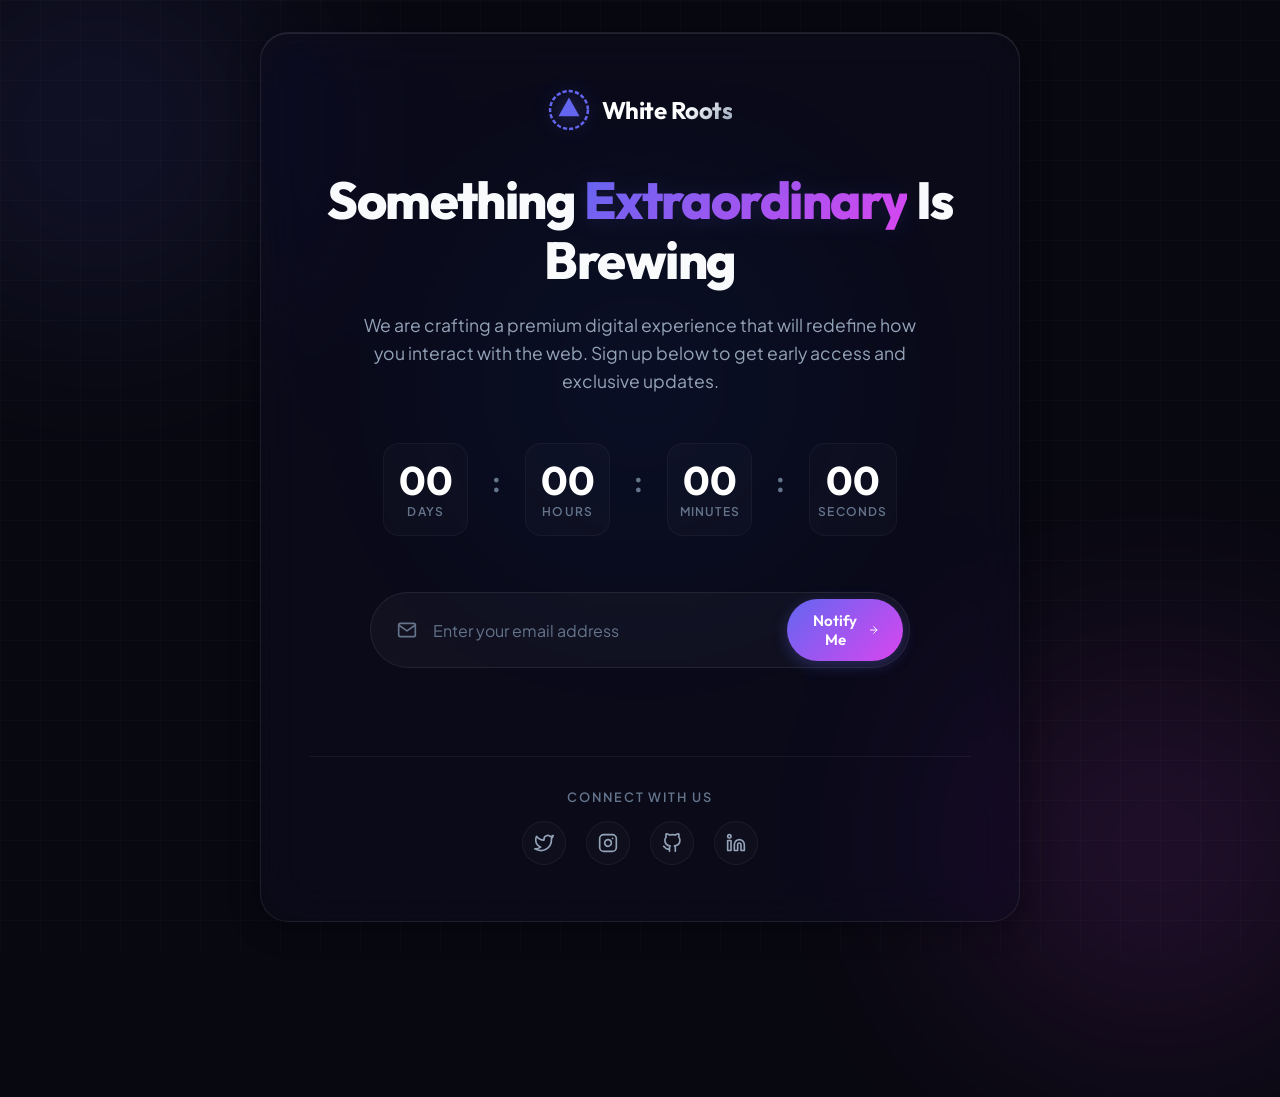
==== index.html @ 66a83e07 "Initial commit of Coming Soon landing page" ====
<!DOCTYPE html>
<html lang="en">
<head>
    <meta charset="UTF-8">
    <meta name="viewport" content="width=device-width, initial-scale=1.0">
    <meta name="description" content="White Roots - Something amazing is coming. Stay tuned for our launch!">
    <title>White Roots | Coming Soon</title>
    <!-- Google Fonts -->
    <link rel="preconnect" href="https://fonts.googleapis.com">
    <link rel="preconnect" href="https://fonts.gstatic.com" crossorigin>
    <link href="https://fonts.googleapis.com/css2?family=Outfit:wght@300;400;500;600;700;800&family=Plus+Jakarta+Sans:wght@300;400;500;600;700&display=swap" rel="stylesheet">
    <!-- Main Stylesheet -->
    <link rel="stylesheet" href="style.css">
</head>
<body>
    <!-- Background Animated Elements -->
    <div class="bg-blur bg-blur-1"></div>
    <div class="bg-blur bg-blur-2"></div>
    <div class="bg-blur bg-blur-3"></div>
    <div class="bg-grid"></div>

    <div class="container">
        <!-- Main Landing Card -->
        <main class="glass-card">
            <!-- Brand Logo -->
            <div class="logo-container">
                <svg class="logo-svg" viewBox="0 0 100 100" fill="none" xmlns="http://www.w3.org/2000/svg">
                    <circle cx="50" cy="50" r="45" stroke="url(#logo-grad)" stroke-width="6" stroke-dasharray="10 5" />
                    <path d="M50 20 L75 65 L25 65 Z" fill="url(#logo-grad)" />
                    <defs>
                        <linearGradient id="logo-grad" x1="0" y1="0" x2="100" y2="100">
                            <stop offset="0%" style="stop-color: var(--accent-primary);" />
                            <stop offset="100%" style="stop-color: var(--accent-secondary);" />
                        </linearGradient>
                    </defs>
                </svg>
                <span class="brand-name">White Roots</span>
            </div>

            <!-- Heading & Description -->
            <h1 class="main-heading">Something <span class="gradient-text">Extraordinary</span> Is Brewing</h1>
            <p class="description">
                We are crafting a premium digital experience that will redefine how you interact with the web. Sign up below to get early access and exclusive updates.
            </p>

            <!-- Countdown Timer -->
            <div class="countdown-container" id="countdown">
                <div class="time-block">
                    <span class="time-number" id="days">00</span>
                    <span class="time-label">Days</span>
                </div>
                <div class="time-separator">:</div>
                <div class="time-block">
                    <span class="time-number" id="hours">00</span>
                    <span class="time-label">Hours</span>
                </div>
                <div class="time-separator">:</div>
                <div class="time-block">
                    <span class="time-number" id="minutes">00</span>
                    <span class="time-label">Minutes</span>
                </div>
                <div class="time-separator">:</div>
                <div class="time-block">
                    <span class="time-number" id="seconds">00</span>
                    <span class="time-label">Seconds</span>
                </div>
            </div>

            <!-- Subscriber Form -->
            <div class="form-container">
                <form id="subscribe-form" class="subscribe-form" novalidate>
                    <div class="input-wrapper">
                        <svg class="input-icon" viewBox="0 0 24 24" fill="none" stroke="currentColor" stroke-width="2" stroke-linecap="round" stroke-linejoin="round">
                            <path d="M4 4h16c1.1 0 2 .9 2 2v12c0 1.1-.9 2-2 2H4c-1.1 0-2-.9-2-2V6c0-1.1.9-2 2-2z"/>
                            <polyline points="22,6 12,13 2,6"/>
                        </svg>
                        <input type="email" id="email-input" placeholder="Enter your email address" required autocomplete="off">
                        <button type="submit" id="submit-btn" aria-label="Notify me">
                            <span>Notify Me</span>
                            <svg class="btn-icon" viewBox="0 0 24 24" fill="none" stroke="currentColor" stroke-width="2" stroke-linecap="round" stroke-linejoin="round">
                                <line x1="5" y1="12" x2="19" y2="12"></line>
                                <polyline points="12 5 19 12 12 19"></polyline>
                            </svg>
                        </button>
                    </div>
                    <!-- Messages -->
                    <div class="msg-container" id="form-message"></div>
                </form>
            </div>

            <!-- Footer / Social Links -->
            <footer class="card-footer">
                <p class="stay-tuned">Connect with us</p>
                <div class="social-links">
                    <a href="#" class="social-icon" aria-label="Twitter" id="link-twitter">
                        <svg viewBox="0 0 24 24" fill="none" stroke="currentColor" stroke-width="2" stroke-linecap="round" stroke-linejoin="round">
                            <path d="M23 3a10.9 10.9 0 0 1-3.14 1.53 4.48 4.48 0 0 0-7.86 3v1A10.66 10.66 0 0 1 3 4s-4 9 5 13a11.64 11.64 0 0 1-7 2c9 5 20 0 20-11.5a4.5 4.5 0 0 0-.08-.83A7.72 7.72 0 0 0 23 3z"/>
                        </svg>
                    </a>
                    <a href="#" class="social-icon" aria-label="Instagram" id="link-instagram">
                        <svg viewBox="0 0 24 24" fill="none" stroke="currentColor" stroke-width="2" stroke-linecap="round" stroke-linejoin="round">
                            <rect x="2" y="2" width="20" height="20" rx="5" ry="5"/>
                            <path d="M16 11.37A4 4 0 1 1 12.63 8 4 4 0 0 1 16 11.37z"/>
                            <line x1="17.5" y1="6.5" x2="17.51" y2="6.5"/>
                        </svg>
                    </a>
                    <a href="#" class="social-icon" aria-label="GitHub" id="link-github">
                        <svg viewBox="0 0 24 24" fill="none" stroke="currentColor" stroke-width="2" stroke-linecap="round" stroke-linejoin="round">
                            <path d="M9 19c-5 1.5-5-2.5-7-3m14 6v-3.87a3.37 3.37 0 0 0-.94-2.61c3.14-.35 6.44-1.54 6.44-7A5.44 5.44 0 0 0 20 4.77 5.07 5.07 0 0 0 19.91 1S18.73.65 16 2.48a13.38 13.38 0 0 0-7 0C6.27.65 5.09 1 5.09 1A5.07 5.07 0 0 0 5 4.77a5.44 5.44 0 0 0-1.5 3.78c0 5.42 3.3 6.61 6.44 7A3.37 3.37 0 0 0 9 18.13V22"/>
                        </svg>
                    </a>
                    <a href="#" class="social-icon" aria-label="LinkedIn" id="link-linkedin">
                        <svg viewBox="0 0 24 24" fill="none" stroke="currentColor" stroke-width="2" stroke-linecap="round" stroke-linejoin="round">
                            <path d="M16 8a6 6 0 0 1 6 6v7h-4v-7a2 2 0 0 0-2-2 2 2 0 0 0-2 2v7h-4v-7a6 6 0 0 1 6-6z"/>
                            <rect x="2" y="9" width="4" height="12"/>
                            <circle cx="4" cy="4" r="2"/>
                        </svg>
                    </a>
                </div>
            </footer>
        </main>
    </div>

    <!-- Script File -->
    <script src="main.js"></script>
</body>
</html>
---- style.css ----
/* CSS Variables for Premium Color Palette */
:root {
    --bg-primary: #080810;
    --card-bg: rgba(15, 15, 30, 0.45);
    --card-border: rgba(255, 255, 255, 0.08);
    --card-border-glow: rgba(99, 102, 241, 0.15);
    
    --text-primary: #f8fafc;
    --text-secondary: #94a3b8;
    --text-muted: #64748b;
    
    --accent-primary: #6366f1; /* Indigo */
    --accent-secondary: #d946ef; /* Magenta/Fuchsia */
    --accent-success: #10b981; /* Emerald */
    --accent-error: #ef4444; /* Red */
    
    --font-heading: 'Outfit', sans-serif;
    --font-body: 'Plus Jakarta Sans', sans-serif;
    
    --transition-fast: 0.2s cubic-bezier(0.4, 0, 0.2, 1);
    --transition-normal: 0.4s cubic-bezier(0.4, 0, 0.2, 1);
    --transition-slow: 0.8s cubic-bezier(0.4, 0, 0.2, 1);
}

/* Reset and Base Styles */
* {
    margin: 0;
    padding: 0;
    box-sizing: border-box;
}

body {
    background-color: var(--bg-primary);
    color: var(--text-primary);
    font-family: var(--font-body);
    min-height: 100vh;
    overflow-x: hidden;
    display: flex;
    justify-content: center;
    align-items: center;
    position: relative;
}

/* Background Blur Shapes */
.bg-blur {
    position: absolute;
    border-radius: 50%;
    filter: blur(120px);
    z-index: 0;
    opacity: 0.25;
    pointer-events: none;
    animation: float-blur 20s infinite alternate ease-in-out;
}

.bg-blur-1 {
    width: 450px;
    height: 450px;
    background: radial-gradient(circle, var(--accent-primary) 0%, transparent 70%);
    top: -10%;
    left: -10%;
    animation-delay: 0s;
}

.bg-blur-2 {
    width: 500px;
    height: 500px;
    background: radial-gradient(circle, var(--accent-secondary) 0%, transparent 70%);
    bottom: -15%;
    right: -10%;
    animation-delay: 4s;
}

.bg-blur-3 {
    width: 350px;
    height: 350px;
    background: radial-gradient(circle, #3b82f6 0%, transparent 70%);
    top: 40%;
    left: 50%;
    transform: translate(-50%, -50%);
    animation-delay: 8s;
}

/* Faint Grid Overlay */
.bg-grid {
    position: absolute;
    top: 0;
    left: 0;
    width: 100%;
    height: 100%;
    background-image: 
        linear-gradient(rgba(255, 255, 255, 0.015) 1px, transparent 1px),
        linear-gradient(90deg, rgba(255, 255, 255, 0.015) 1px, transparent 1px);
    background-size: 40px 40px;
    z-index: 1;
    pointer-events: none;
}

/* Main Layout Container */
.container {
    width: 100%;
    max-width: 1200px;
    padding: 2rem;
    display: flex;
    justify-content: center;
    align-items: center;
    z-index: 10;
}

/* Glassmorphism Card Layout */
.glass-card {
    background: var(--card-bg);
    backdrop-filter: blur(24px) saturate(180%);
    -webkit-backdrop-filter: blur(24px) saturate(180%);
    border: 1px solid var(--card-border);
    border-radius: 28px;
    padding: 3.5rem 3rem;
    width: 100%;
    max-width: 760px;
    text-align: center;
    box-shadow: 
        0 4px 30px rgba(0, 0, 0, 0.4),
        0 1px 0 rgba(255, 255, 255, 0.1) inset,
        0 0 40px rgba(99, 102, 241, 0.04);
    position: relative;
    overflow: hidden;
    transition: border-color var(--transition-normal), box-shadow var(--transition-normal);
}

.glass-card:hover {
    border-color: var(--card-border-glow);
    box-shadow: 
        0 10px 40px rgba(0, 0, 0, 0.5),
        0 1px 0 rgba(255, 255, 255, 0.15) inset,
        0 0 50px rgba(99, 102, 241, 0.08);
}

/* Brand Logo Styles */
.logo-container {
    display: inline-flex;
    align-items: center;
    gap: 0.75rem;
    margin-bottom: 2.5rem;
}

.logo-svg {
    width: 42px;
    height: 42px;
    filter: drop-shadow(0 0 8px rgba(99, 102, 241, 0.4));
    animation: pulse-logo 4s infinite ease-in-out;
}

.brand-name {
    font-family: var(--font-heading);
    font-size: 1.5rem;
    font-weight: 700;
    letter-spacing: -0.02em;
    background: linear-gradient(135deg, #ffffff 60%, var(--text-secondary));
    -webkit-background-clip: text;
    -webkit-text-fill-color: transparent;
}

/* Typography Details */
.main-heading {
    font-family: var(--font-heading);
    font-size: 3.25rem;
    font-weight: 800;
    line-height: 1.15;
    letter-spacing: -0.03em;
    margin-bottom: 1.25rem;
}

.gradient-text {
    background: linear-gradient(135deg, var(--accent-primary) 0%, var(--accent-secondary) 100%);
    -webkit-background-clip: text;
    -webkit-text-fill-color: transparent;
    filter: drop-shadow(0 2px 10px rgba(99, 102, 241, 0.15));
}

.description {
    font-size: 1.1rem;
    line-height: 1.6;
    color: var(--text-secondary);
    max-width: 580px;
    margin: 0 auto 3rem auto;
}

/* Countdown Timer Styling */
.countdown-container {
    display: flex;
    justify-content: center;
    align-items: center;
    gap: 1.5rem;
    margin-bottom: 3.5rem;
    user-select: none;
}

.time-block {
    display: flex;
    flex-direction: column;
    align-items: center;
    min-width: 85px;
    padding: 1rem 0.5rem;
    background: rgba(255, 255, 255, 0.02);
    border: 1px solid rgba(255, 255, 255, 0.04);
    border-radius: 16px;
    transition: transform var(--transition-fast), border-color var(--transition-fast);
}

.time-block:hover {
    transform: translateY(-4px);
    border-color: rgba(99, 102, 241, 0.25);
    background: rgba(255, 255, 255, 0.04);
}

.time-number {
    font-family: var(--font-heading);
    font-size: 2.5rem;
    font-weight: 700;
    color: #ffffff;
    line-height: 1;
    margin-bottom: 0.25rem;
}

.time-label {
    font-size: 0.75rem;
    text-transform: uppercase;
    letter-spacing: 0.1em;
    color: var(--text-muted);
    font-weight: 600;
}

.time-separator {
    font-family: var(--font-heading);
    font-size: 2rem;
    font-weight: 500;
    color: var(--text-muted);
    margin-top: -1.25rem;
    animation: blink 1.5s infinite;
}

/* Subscription Form Styling */
.form-container {
    max-width: 540px;
    margin: 0 auto 3rem auto;
    position: relative;
    z-index: 5;
}

.input-wrapper {
    display: flex;
    align-items: center;
    background: rgba(255, 255, 255, 0.03);
    border: 1px solid rgba(255, 255, 255, 0.08);
    border-radius: 50px;
    padding: 0.375rem;
    transition: border-color var(--transition-fast), box-shadow var(--transition-fast);
}

.input-wrapper:focus-within {
    border-color: rgba(99, 102, 241, 0.6);
    box-shadow: 0 0 20px rgba(99, 102, 241, 0.2);
    background: rgba(255, 255, 255, 0.05);
}

.input-icon {
    width: 20px;
    height: 20px;
    color: var(--text-muted);
    margin-left: 1.25rem;
    flex-shrink: 0;
    transition: color var(--transition-fast);
}

.input-wrapper:focus-within .input-icon {
    color: var(--accent-primary);
}

.input-wrapper input {
    flex-grow: 1;
    background: transparent;
    border: none;
    outline: none;
    color: #ffffff;
    font-family: var(--font-body);
    font-size: 1rem;
    padding: 0.75rem 1rem;
    width: 100%;
}

.input-wrapper input::placeholder {
    color: var(--text-muted);
}

.input-wrapper button {
    background: linear-gradient(135deg, var(--accent-primary) 0%, var(--accent-secondary) 100%);
    color: #ffffff;
    border: none;
    outline: none;
    padding: 0.75rem 1.5rem;
    border-radius: 50px;
    font-family: var(--font-heading);
    font-weight: 600;
    font-size: 0.95rem;
    cursor: pointer;
    display: flex;
    align-items: center;
    gap: 0.5rem;
    box-shadow: 0 4px 15px rgba(99, 102, 241, 0.3);
    transition: opacity var(--transition-fast), transform var(--transition-fast), box-shadow var(--transition-fast);
}

.input-wrapper button:hover {
    transform: translateY(-1px);
    box-shadow: 0 6px 20px rgba(99, 102, 241, 0.45);
}

.input-wrapper button:active {
    transform: translateY(1px);
    box-shadow: 0 2px 10px rgba(99, 102, 241, 0.2);
}

.btn-icon {
    width: 16px;
    height: 16px;
    transition: transform var(--transition-fast);
}

.input-wrapper button:hover .btn-icon {
    transform: translateX(3px);
}

/* Success/Error Message Container */
.msg-container {
    margin-top: 1rem;
    font-size: 0.9rem;
    min-height: 24px;
    opacity: 0;
    transform: translateY(-8px);
    transition: opacity var(--transition-normal), transform var(--transition-normal);
    display: flex;
    align-items: center;
    justify-content: center;
    gap: 0.5rem;
}

.msg-container.show {
    opacity: 1;
    transform: translateY(0);
}

.msg-success {
    color: var(--accent-success);
}

.msg-error {
    color: var(--accent-error);
}

.msg-icon {
    width: 16px;
    height: 16px;
    flex-shrink: 0;
}

/* Footer / Social Icons Styling */
.card-footer {
    border-top: 1px solid rgba(255, 255, 255, 0.05);
    padding-top: 2rem;
}

.stay-tuned {
    font-size: 0.8rem;
    text-transform: uppercase;
    letter-spacing: 0.15em;
    color: var(--text-muted);
    margin-bottom: 1rem;
    font-weight: 600;
}

.social-links {
    display: flex;
    justify-content: center;
    gap: 1.25rem;
}

.social-icon {
    width: 44px;
    height: 44px;
    display: flex;
    justify-content: center;
    align-items: center;
    border-radius: 50%;
    background: rgba(255, 255, 255, 0.02);
    border: 1px solid rgba(255, 255, 255, 0.05);
    color: var(--text-secondary);
    transition: all var(--transition-fast);
}

.social-icon svg {
    width: 20px;
    height: 20px;
}

.social-icon:hover {
    background: rgba(99, 102, 241, 0.1);
    border-color: rgba(99, 102, 241, 0.3);
    color: #ffffff;
    transform: translateY(-3px);
    box-shadow: 0 5px 15px rgba(99, 102, 241, 0.1);
}

/* Loading/Success Form States */
.subscribe-form.loading .input-wrapper {
    pointer-events: none;
    opacity: 0.7;
}

.subscribe-form.loading button span {
    display: none;
}

.subscribe-form.loading button::after {
    content: "";
    width: 18px;
    height: 18px;
    border: 2px solid #ffffff;
    border-top-color: transparent;
    border-radius: 50%;
    animation: spin 0.8s linear infinite;
    display: inline-block;
}

/* Keyframe Animations */
@keyframes float-blur {
    0% {
        transform: translate(0, 0) scale(1);
    }
    50% {
        transform: translate(80px, 50px) scale(1.1);
    }
    100% {
        transform: translate(-40px, -60px) scale(0.9);
    }
}

@keyframes pulse-logo {
    0%, 100% {
        transform: scale(1) rotate(0deg);
        filter: drop-shadow(0 0 8px rgba(99, 102, 241, 0.4));
    }
    50% {
        transform: scale(1.05) rotate(180deg);
        filter: drop-shadow(0 0 16px rgba(217, 70, 239, 0.6));
    }
}

@keyframes blink {
    0%, 100% { opacity: 0.3; }
    50% { opacity: 1; }
}

@keyframes spin {
    to { transform: rotate(360deg); }
}

/* Responsive Media Queries */
@media (max-width: 768px) {
    .container {
        padding: 1rem;
    }
    
    .glass-card {
        padding: 2.5rem 1.5rem;
    }
    
    .main-heading {
        font-size: 2.25rem;
    }
    
    .description {
        font-size: 1rem;
        margin-bottom: 2rem;
    }
    
    .countdown-container {
        gap: 0.75rem;
        margin-bottom: 2.5rem;
    }
    
    .time-block {
        min-width: 70px;
        padding: 0.75rem 0.25rem;
    }
    
    .time-number {
        font-size: 1.85rem;
    }
    
    .time-separator {
        font-size: 1.5rem;
        margin-top: -1rem;
    }
    
    .input-wrapper {
        flex-direction: column;
        border-radius: 16px;
        padding: 0.5rem;
        gap: 0.5rem;
    }
    
    .input-icon {
        display: none;
    }
    
    .input-wrapper input {
        padding: 0.5rem 0.75rem;
        text-align: center;
    }
    
    .input-wrapper button {
        width: 100%;
        justify-content: center;
        border-radius: 12px;
        padding: 0.85rem;
    }
}
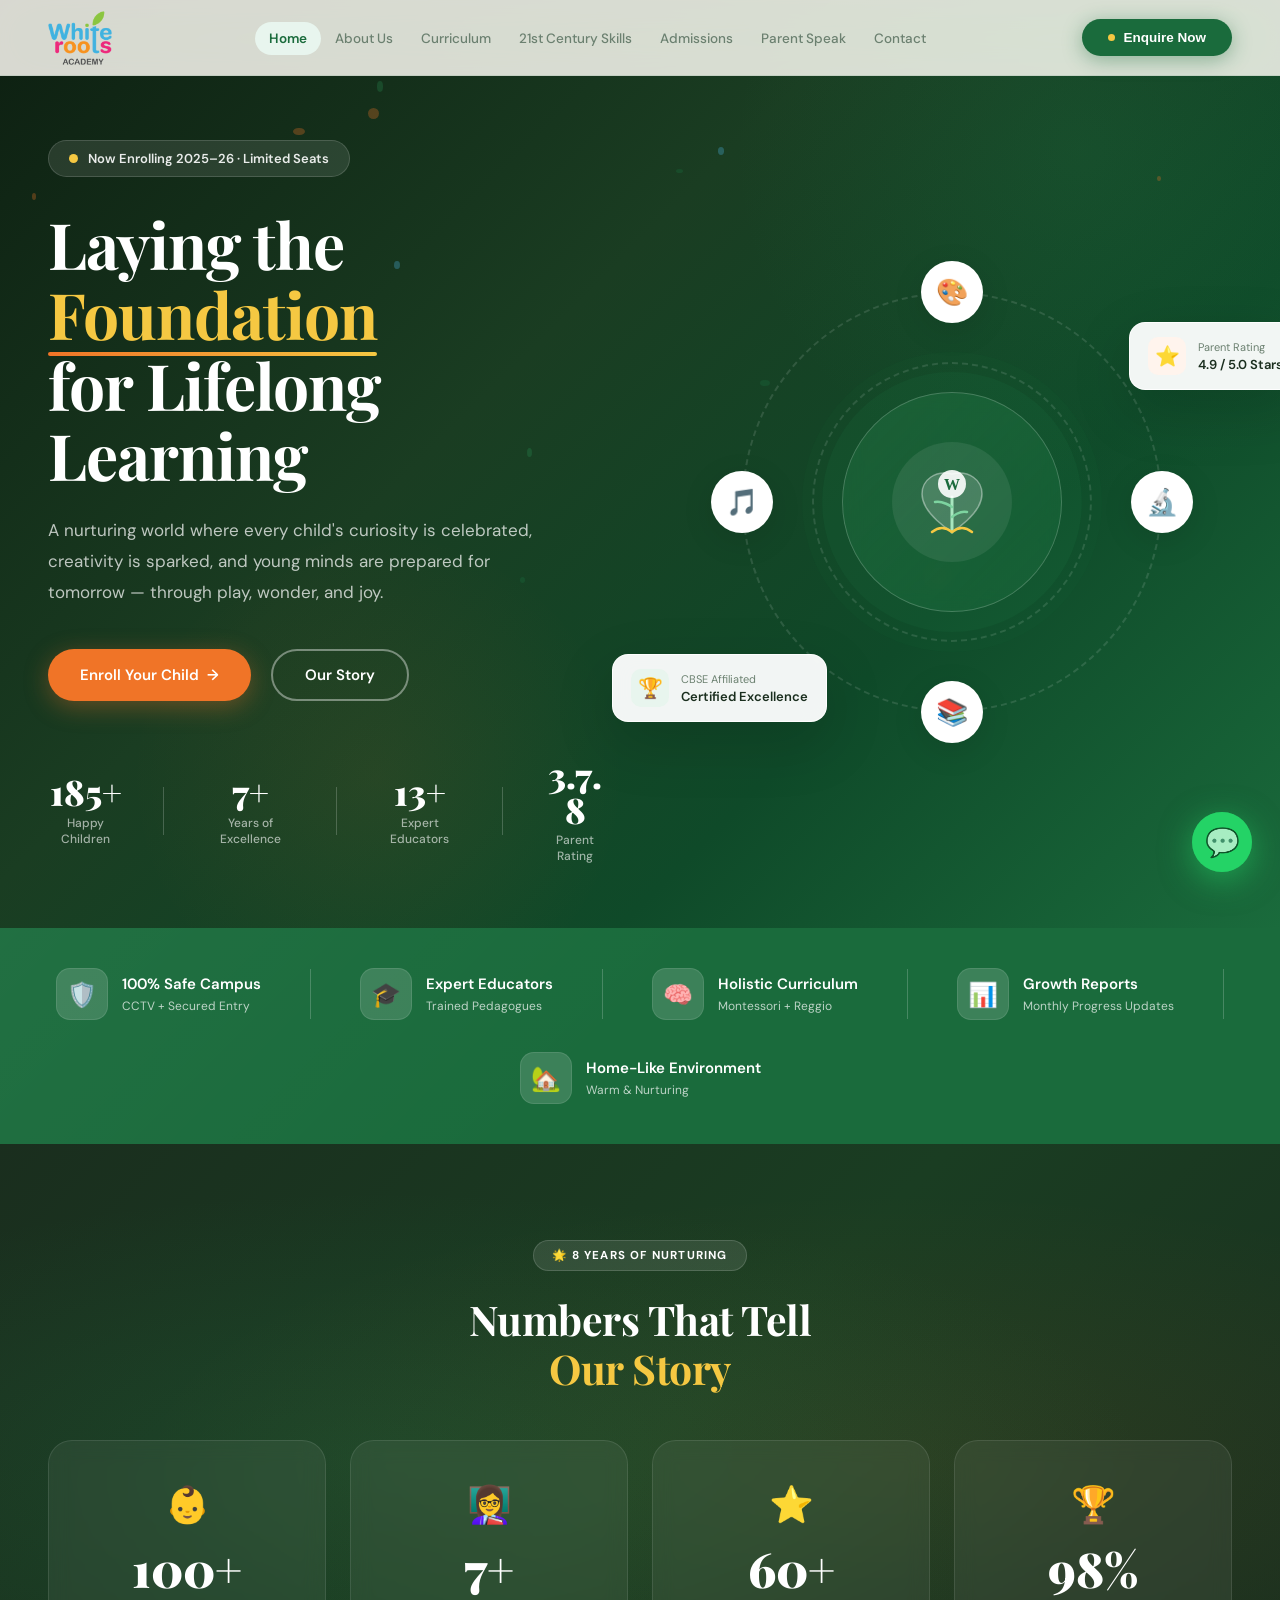
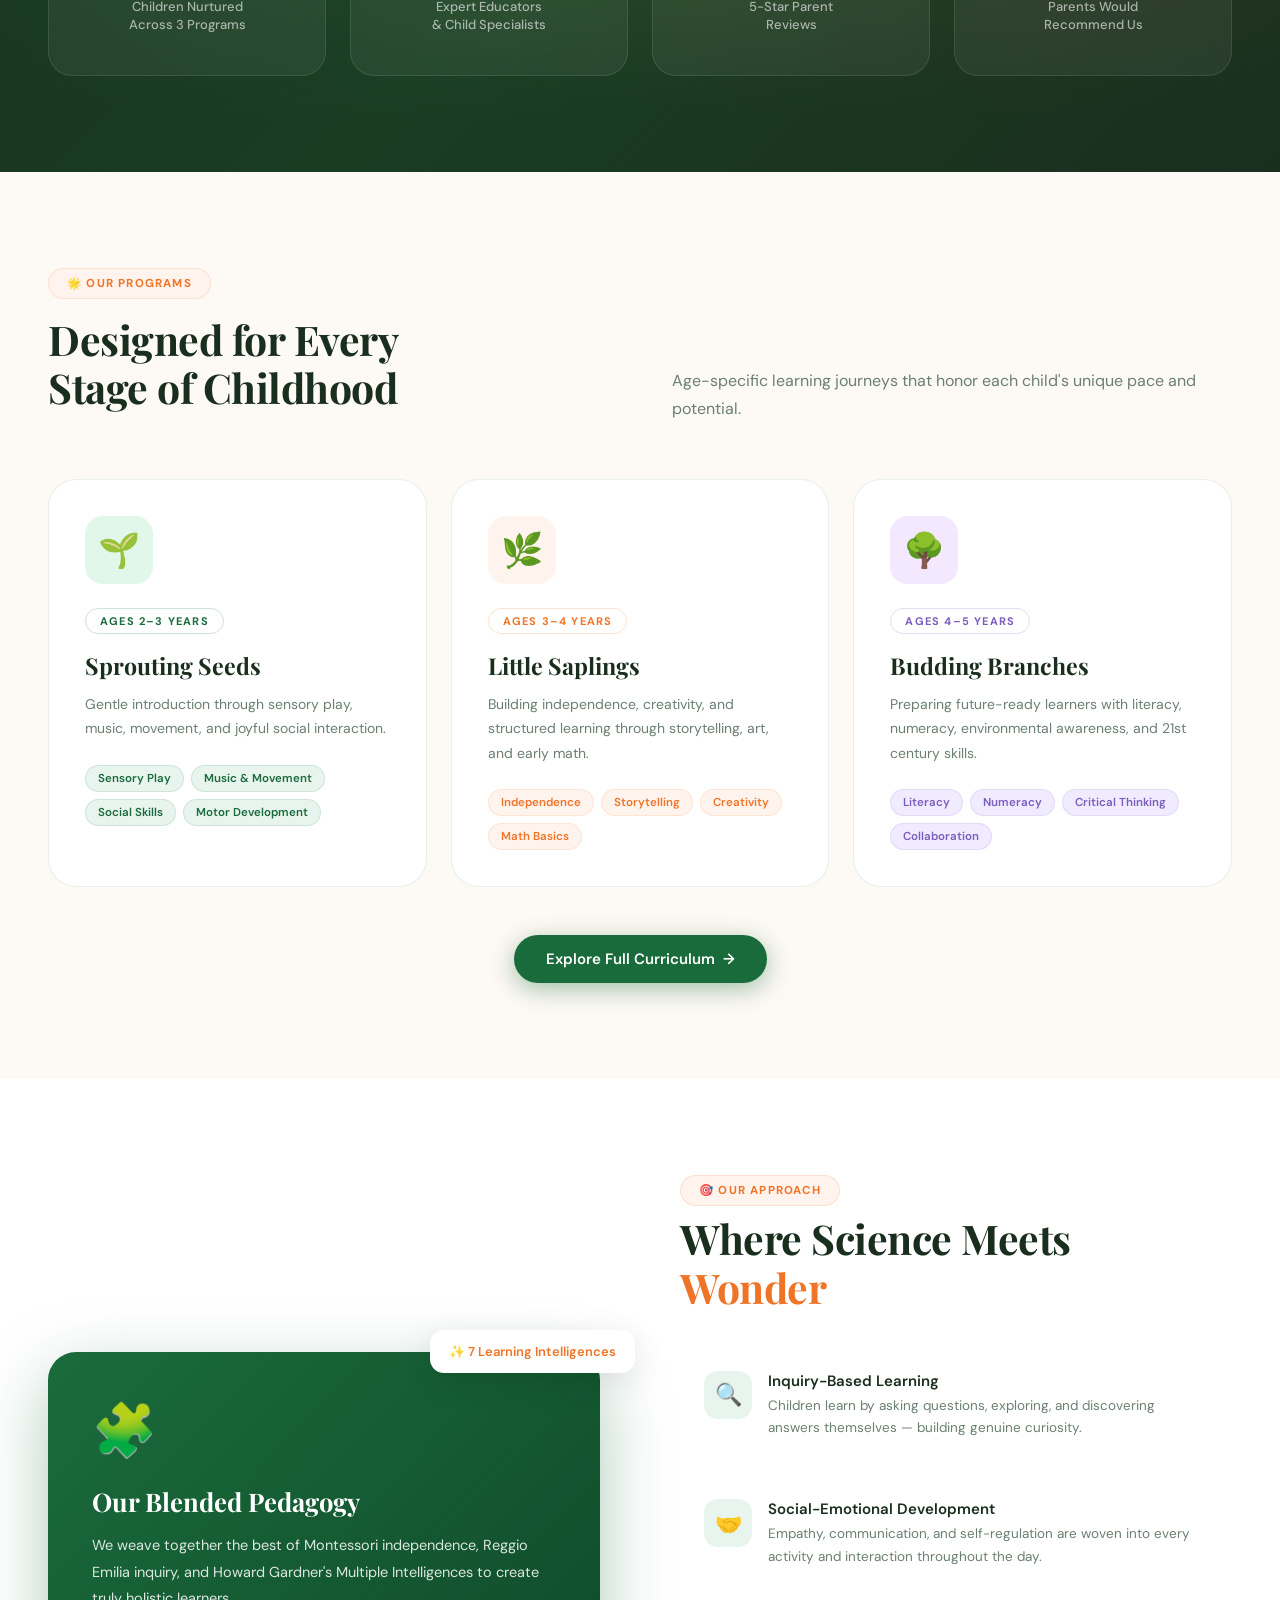
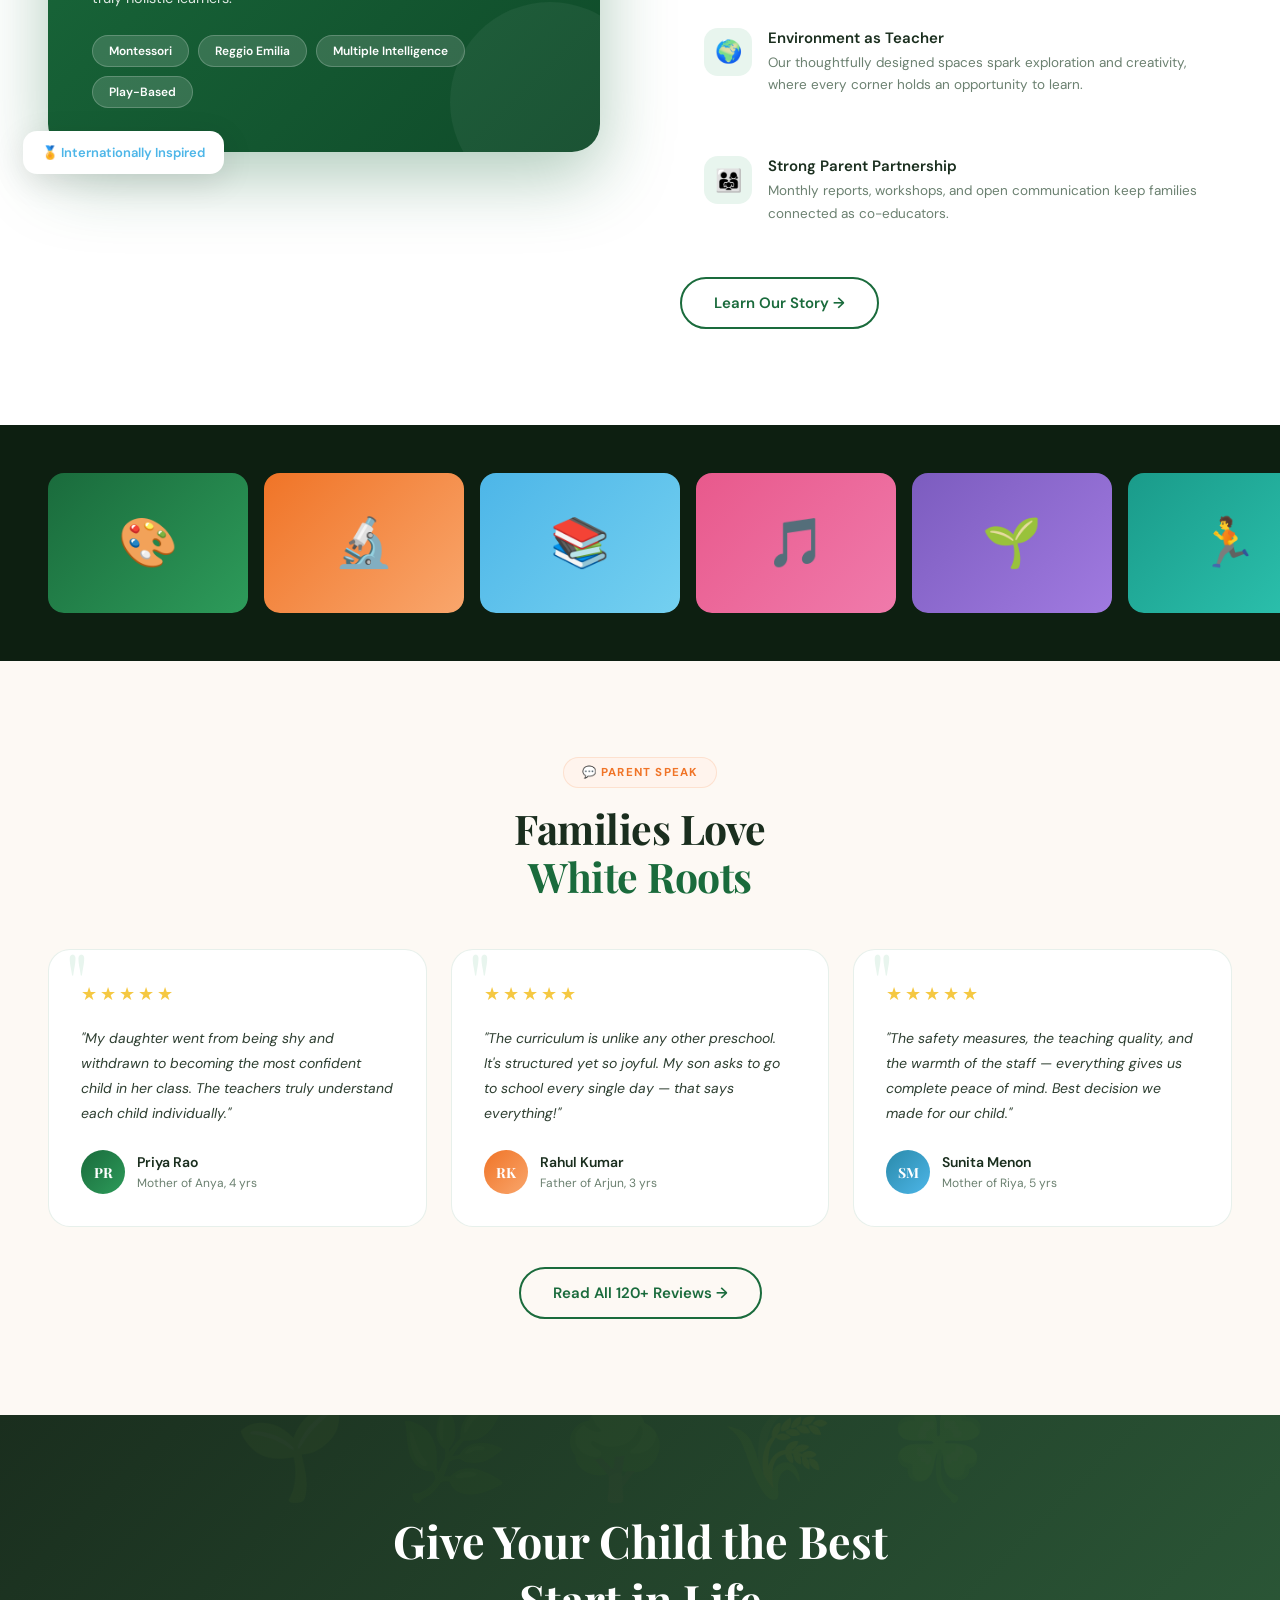
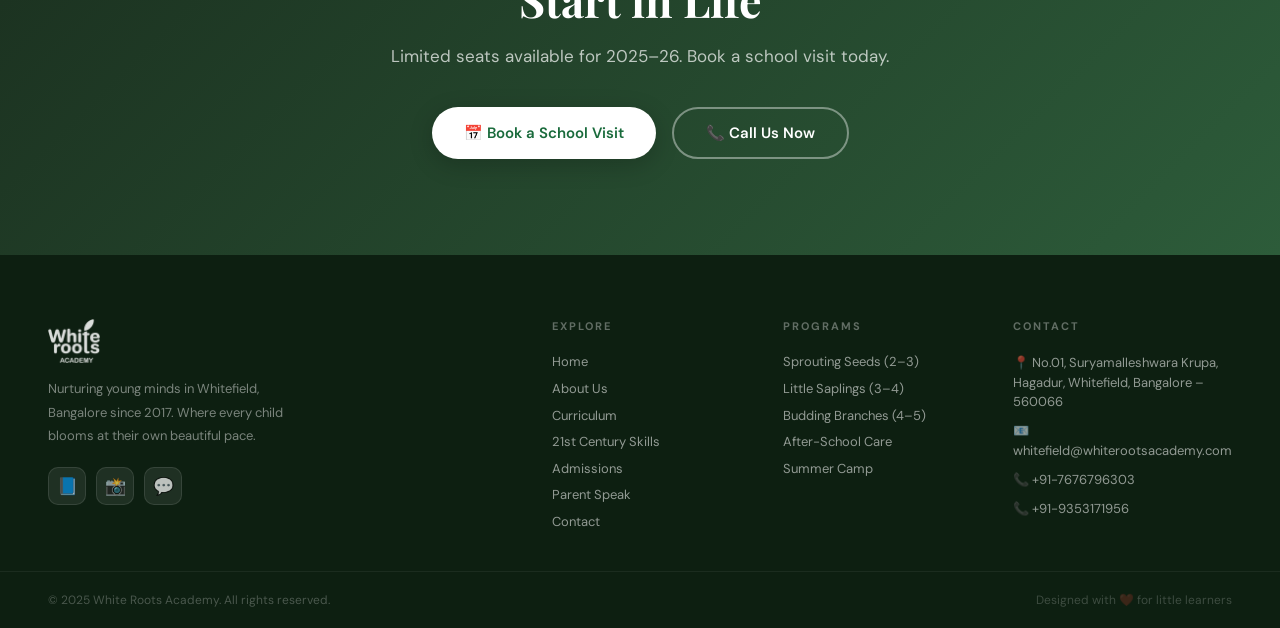
==== commit 3429f8e5: "Initialize and enhance White Roots Academy website: modern responsive design, real logo assets, Form" ====
--- a/index.html
+++ b/index.html
@@ -1,127 +1,703 @@
 <!DOCTYPE html>
 <html lang="en">
 <head>
-    <meta charset="UTF-8">
-    <meta name="viewport" content="width=device-width, initial-scale=1.0">
-    <meta name="description" content="White Roots - Something amazing is coming. Stay tuned for our launch!">
-    <title>White Roots | Coming Soon</title>
-    <!-- Google Fonts -->
-    <link rel="preconnect" href="https://fonts.googleapis.com">
-    <link rel="preconnect" href="https://fonts.gstatic.com" crossorigin>
-    <link href="https://fonts.googleapis.com/css2?family=Outfit:wght@300;400;500;600;700;800&family=Plus+Jakarta+Sans:wght@300;400;500;600;700&display=swap" rel="stylesheet">
-    <!-- Main Stylesheet -->
-    <link rel="stylesheet" href="style.css">
+<meta charset="UTF-8">
+<meta name="viewport" content="width=device-width, initial-scale=1.0">
+<meta name="description" content="White Roots Academy — Whitefield's most trusted preschool for ages 2–5. Holistic early childhood education through play, wonder, and joy. Enquire for 2025–26 admissions.">
+<title>White Roots Academy — Laying the Foundation for Lifelong Learning</title>
+<link rel="preconnect" href="https://fonts.googleapis.com">
+<link href="https://fonts.googleapis.com/css2?family=Playfair+Display:ital,wght@0,400;0,600;0,700;0,900;1,400&family=DM+Sans:wght@300;400;500;600;700&display=swap" rel="stylesheet">
+<link rel="stylesheet" href="styles.css">
+<style>
+/* ===== HOMEPAGE SPECIFIC ===== */
+
+/* HERO */
+.hero {
+  min-height: 100svh;
+  background: linear-gradient(135deg, #0d1f11 0%, #1a3d22 40%, #0f4a29 70%, #1a6b3c 100%);
+  display: grid; grid-template-columns: 1fr 1fr;
+  align-items: center; gap: 4rem;
+  padding: calc(var(--nav-h) + 4rem) 3rem 4rem;
+  position: relative; overflow: hidden;
+}
+.hero::before {
+  content:''; position:absolute; top:-200px; right:-150px;
+  width:700px; height:700px; border-radius:50%;
+  background: radial-gradient(circle, rgba(45,155,90,0.12) 0%, transparent 70%);
+  animation: pulse 5s ease-in-out infinite;
+}
+.hero::after {
+  content:''; position:absolute; bottom:-100px; left:10%;
+  width:500px; height:500px; border-radius:50%;
+  background: radial-gradient(circle, rgba(240,116,39,0.08) 0%, transparent 70%);
+  animation: pulse 6s ease-in-out infinite reverse;
+}
+
+.hero-left { animation: fadeInLeft .9s ease both .3s; position:relative; z-index:2; }
+.hero-tag {
+  display: inline-flex; align-items: center; gap: 10px;
+  background: rgba(255,255,255,.1); color: rgba(255,255,255,.9);
+  padding: 9px 20px; border-radius: 100px; font-size: 13px; font-weight: 600;
+  margin-bottom: 2rem; border: 1px solid rgba(255,255,255,.15);
+  backdrop-filter: blur(10px); animation: fadeInLeft .9s ease both .1s;
+}
+.hero-tag .dot { width: 9px; height: 9px; background: var(--yellow); border-radius: 50%; animation: blink 2s infinite; }
+.hero h1 {
+  font-family: 'Playfair Display', serif;
+  font-size: clamp(2.8rem, 5vw, 4rem);
+  line-height: 1.1; color: #fff; margin-bottom: 1.5rem;
+  letter-spacing: -1px;
+}
+.hero h1 em { font-style: normal; color: var(--yellow); position:relative; display:inline-block; }
+.hero h1 em::after {
+  content:''; position:absolute; bottom:-6px; left:0; right:0; height:4px;
+  background: linear-gradient(to right, var(--orange), var(--yellow));
+  border-radius: 2px; animation: underlineGrow 1.2s ease both 1s; transform-origin:left;
+}
+@keyframes underlineGrow { from{transform:scaleX(0)} to{transform:scaleX(1)} }
+.hero p { font-size: 17px; color: rgba(255,255,255,.72); line-height: 1.85; margin-bottom: 2.5rem; max-width: 500px; }
+.hero-btns { display:flex; gap:1.25rem; flex-wrap:wrap; margin-bottom:3.5rem; }
+.hero-stats { display: flex; gap: 2.5rem; align-items: center; }
+.stat { text-align: center; }
+.stat-num {
+  font-family: 'Playfair Display', serif; font-size: 2.2rem; font-weight: 900;
+  color: #fff; display: block; line-height: 1;
+}
+.stat-label { font-size: 12px; color: rgba(255,255,255,.6); font-weight: 500; margin-top: 5px; }
+.stat-divider { width: 1px; height: 48px; background: rgba(255,255,255,.2); }
+
+/* HERO VISUAL */
+.hero-right {
+  position: relative; display:flex; align-items:center; justify-content:center;
+  animation: fadeInRight .9s ease both .4s; z-index:2;
+}
+.hero-orbit-wrap {
+  width: 420px; height: 420px; position:relative;
+  display:flex; align-items:center; justify-content:center;
+}
+.hero-ring {
+  position:absolute; border-radius:50%;
+  border: 2px dashed rgba(255,255,255,.12);
+}
+.ring-outer { width:420px; height:420px; animation: rotateSlow 30s linear infinite; }
+.ring-inner { width:280px; height:280px; animation: rotateSlow 20s linear infinite reverse; }
+.hero-center-bubble {
+  width: 220px; height: 220px; border-radius: 50%;
+  background: linear-gradient(135deg, rgba(45,155,90,.3), rgba(26,107,60,.6));
+  display:flex; align-items:center; justify-content:center;
+  box-shadow: 0 0 0 20px rgba(45,155,90,.08), 0 0 0 40px rgba(45,155,90,.04);
+  animation: floatSlow 4s ease-in-out infinite;
+  position:relative; z-index:5; backdrop-filter:blur(10px);
+  border: 1px solid rgba(255,255,255,.2);
+}
+.hero-logo-big { width:120px; height:120px; }
+
+.orbit-dot {
+  position:absolute; width:62px; height:62px; border-radius:50%;
+  background:#fff; display:flex; align-items:center; justify-content:center;
+  font-size:26px; box-shadow: var(--shadow-md);
+  transition: var(--transition); cursor:default; z-index:10;
+  border: 2px solid rgba(255,255,255,.8);
+}
+.orbit-dot:hover { transform: scale(1.25) !important; }
+.orbit-dot:nth-child(3) { top:-31px; left:50%; margin-left:-31px; animation: floatSlow 3s ease-in-out infinite .0s; }
+.orbit-dot:nth-child(4) { top:50%; right:-31px; margin-top:-31px; animation: floatSlow 3s ease-in-out infinite .6s; }
+.orbit-dot:nth-child(5) { bottom:-31px; left:50%; margin-left:-31px; animation: floatSlow 3s ease-in-out infinite 1.2s; }
+.orbit-dot:nth-child(6) { top:50%; left:-31px; margin-top:-31px; animation: floatSlow 3s ease-in-out infinite 1.8s; }
+
+.floating-card {
+  position:absolute; background:rgba(255,255,255,.95); border-radius:16px;
+  padding:14px 18px; box-shadow:var(--shadow-lg); display:flex; align-items:center; gap:12px;
+  font-size:13px; font-weight:600; color:var(--dark); z-index:20;
+  backdrop-filter:blur(12px); border:1px solid rgba(255,255,255,.9);
+  animation: floatSlow 4s ease-in-out infinite;
+}
+.fc-1 { bottom:-10px; left:-60px; animation-delay:0s; }
+.fc-2 { top:30px; right:-70px; animation-delay:1s; }
+.fc-small { font-size:11px; color:var(--muted); font-weight:400; display:block; margin-bottom:2px; }
+
+/* PROGRAMS */
+.programs { background: var(--cream); }
+.programs-header { display:flex; justify-content:space-between; align-items:flex-end; margin-bottom:3.5rem; flex-wrap:wrap; gap:1.5rem; }
+.programs-grid { display:grid; grid-template-columns:repeat(3,1fr); gap:1.5rem; }
+.program-card {
+  background:#fff; border-radius:28px; padding:2.25rem;
+  border:1px solid var(--border); transition:all .45s var(--bounce);
+  cursor:pointer; position:relative; overflow:hidden;
+}
+.program-card::before {
+  content:''; position:absolute; inset:0; border-radius:28px;
+  background: linear-gradient(135deg, var(--green) 0%, var(--green-light) 100%);
+  opacity:0; transition:opacity .45s;
+}
+.program-card:hover::before { opacity:1; }
+.program-card:hover { transform:translateY(-10px) scale(1.01); box-shadow:0 24px 70px rgba(26,107,60,0.28); border-color:transparent; }
+.program-card:hover .prog-age, .program-card:hover h3, .program-card:hover p { color:#fff !important; border-color:rgba(255,255,255,.3) !important; background:rgba(255,255,255,.15) !important; }
+.program-card:hover .prog-icon-bg { background:rgba(255,255,255,.2) !important; }
+.program-card:hover .prog-tag { background:rgba(255,255,255,.15) !important; color:#fff !important; border-color:rgba(255,255,255,.2) !important; }
+.prog-icon-bg {
+  width:68px; height:68px; border-radius:18px; display:flex; align-items:center;
+  justify-content:center; font-size:34px; margin-bottom:1.5rem; transition:var(--transition);
+  position:relative; z-index:1;
+}
+.prog-card-1 .prog-icon-bg { background:#e0f7ea; }
+.prog-card-2 .prog-icon-bg { background:var(--orange-pale); }
+.prog-card-3 .prog-icon-bg { background:#f3e8ff; }
+.prog-age {
+  display:inline-block; font-size:11px; font-weight:700; letter-spacing:1.2px;
+  text-transform:uppercase; padding:5px 14px; border-radius:100px;
+  margin-bottom:1rem; border:1.5px solid; transition:all .4s; position:relative; z-index:1;
+}
+.prog-card-1 .prog-age { color:var(--green); border-color:rgba(26,107,60,.2); }
+.prog-card-2 .prog-age { color:var(--orange); border-color:rgba(240,116,39,.2); }
+.prog-card-3 .prog-age { color:var(--purple); border-color:rgba(124,92,191,.2); }
+.program-card h3 { font-family:'Playfair Display',serif; font-size:1.45rem; color:var(--dark); margin-bottom:.65rem; position:relative; z-index:1; transition:color .4s; }
+.program-card p { font-size:14px; color:var(--muted); line-height:1.75; margin-bottom:1.5rem; position:relative; z-index:1; transition:color .4s; }
+.prog-tags { display:flex; flex-wrap:wrap; gap:7px; position:relative; z-index:1; }
+.prog-tag {
+  font-size:11.5px; font-weight:600; padding:5px 12px; border-radius:100px;
+  transition:all .4s; border:1px solid;
+}
+.prog-card-1 .prog-tag { background:var(--green-pale); color:var(--green); border-color:rgba(26,107,60,.12); }
+.prog-card-2 .prog-tag { background:var(--orange-pale); color:var(--orange); border-color:rgba(240,116,39,.12); }
+.prog-card-3 .prog-tag { background:var(--purple-pale); color:var(--purple); border-color:rgba(124,92,191,.12); }
+
+/* APPROACH */
+.approach { background:#fff; }
+.approach-grid { display:grid; grid-template-columns:1fr 1fr; gap:5rem; align-items:center; }
+.approach-visual { position:relative; }
+.approach-main-card {
+  background: linear-gradient(135deg, var(--green) 0%, var(--green-dark) 100%);
+  border-radius:28px; padding:2.75rem; color:#fff;
+  box-shadow: 0 24px 70px rgba(26,107,60,0.35);
+  animation: floatSlow 4s ease-in-out infinite; position:relative; overflow:hidden;
+}
+.approach-main-card::before {
+  content:''; position:absolute; bottom:-50px; right:-50px;
+  width:200px; height:200px; border-radius:50%; background:rgba(255,255,255,.05);
+}
+.approach-main-card h3 { font-family:'Playfair Display',serif; font-size:1.6rem; margin-bottom:.875rem; }
+.approach-main-card p { font-size:14.5px; opacity:.85; line-height:1.8; }
+.approach-badges { display:flex; flex-wrap:wrap; gap:9px; margin-top:1.5rem; }
+.approach-badge {
+  background:rgba(255,255,255,.15); color:#fff; padding:7px 16px;
+  border-radius:100px; font-size:12px; font-weight:600;
+  border:1px solid rgba(255,255,255,.2); transition:var(--transition);
+}
+.approach-badge:hover { background:rgba(255,255,255,.28); }
+.floating-mini {
+  position:absolute; background:#fff; border-radius:14px; padding:12px 18px;
+  box-shadow:var(--shadow-md); font-size:13px; font-weight:600;
+  border:1px solid rgba(255,255,255,.8);
+}
+.fm-1 { top:-22px; right:-35px; color:var(--orange); animation:floatSlow 3s ease-in-out infinite .5s; }
+.fm-2 { bottom:-22px; left:-25px; color:var(--sky); animation:floatSlow 3.5s ease-in-out infinite 1s; }
+.approach-points { display:flex; flex-direction:column; gap:1.25rem; }
+.approach-point {
+  display:flex; gap:1rem; align-items:flex-start;
+  padding:1.25rem 1.5rem; border-radius:18px; transition:all .3s; cursor:default;
+}
+.approach-point:hover { background:var(--green-pale); transform:translateX(8px); }
+.ap-icon {
+  width:48px; height:48px; border-radius:14px; background:var(--green-pale);
+  display:flex; align-items:center; justify-content:center; font-size:22px; flex-shrink:0;
+  transition:var(--transition);
+}
+.approach-point:hover .ap-icon { background:var(--green); filter:saturate(0) brightness(10); transform:scale(1.1) rotate(-5deg); }
+.ap-text h4 { font-size:15px; font-weight:600; color:var(--dark); margin-bottom:4px; }
+.ap-text p { font-size:13.5px; color:var(--muted); line-height:1.65; }
+
+/* TESTIMONIALS */
+.testimonials { background:var(--cream); }
+.test-grid { display:grid; grid-template-columns:repeat(3,1fr); gap:1.5rem; margin-top:3rem; }
+.test-card {
+  background:#fff; border-radius:22px; padding:2rem;
+  border:1px solid var(--border); transition:var(--transition);
+  position:relative; overflow:hidden;
+}
+.test-card::before {
+  content:'"'; font-family:'Playfair Display',serif; font-size:80px;
+  position:absolute; top:-10px; left:16px; color:var(--green-pale);
+  line-height:1; pointer-events:none;
+}
+.test-card:hover { transform:translateY(-8px); box-shadow:var(--shadow-lg); }
+.stars { color:var(--yellow); font-size:18px; margin-bottom:1.25rem; letter-spacing:3px; }
+.test-card > p { font-size:14px; color:var(--text); line-height:1.8; margin-bottom:1.5rem; font-style:italic; position:relative; z-index:1; }
+.test-author { display:flex; align-items:center; gap:12px; }
+.author-avatar {
+  width:44px; height:44px; border-radius:50%;
+  display:flex; align-items:center; justify-content:center;
+  font-weight:700; font-size:14px; color:#fff; flex-shrink:0;
+  font-family:'Playfair Display',serif;
+}
+.av-green { background:linear-gradient(135deg,var(--green),var(--green-light)); }
+.av-orange { background:linear-gradient(135deg,var(--orange),var(--orange-light)); }
+.av-sky { background:linear-gradient(135deg,#2a8aaa,var(--sky)); }
+.author-info strong { font-size:14px; font-weight:600; color:var(--dark); display:block; }
+.author-info span { font-size:12px; color:var(--muted); }
+
+/* 3D STATS SECTION */
+.stats-3d {
+  background: linear-gradient(135deg, var(--dark) 0%, #1a3d22 50%, var(--dark) 100%);
+  padding: 6rem 3rem; position:relative; overflow:hidden;
+}
+.stats-3d::before {
+  content:''; position:absolute; inset:0;
+  background: radial-gradient(ellipse at 30% 50%, rgba(45,155,90,0.15) 0%, transparent 60%),
+              radial-gradient(ellipse at 70% 50%, rgba(240,116,39,0.08) 0%, transparent 60%);
+}
+.stats-grid { display:grid; grid-template-columns:repeat(4,1fr); gap:1.5rem; position:relative; z-index:1; }
+.stat-3d-card {
+  background: rgba(255,255,255,.06); border-radius:24px; padding:2.5rem;
+  border:1px solid rgba(255,255,255,.1); text-align:center;
+  transition:var(--transition); cursor:default; position:relative; overflow:hidden;
+  backdrop-filter:blur(10px);
+}
+.stat-3d-card::before {
+  content:''; position:absolute; inset:0; border-radius:24px;
+  background:linear-gradient(135deg,rgba(255,255,255,.05),transparent);
+  opacity:0; transition:var(--transition);
+}
+.stat-3d-card:hover::before { opacity:1; }
+.stat-3d-card:hover { background:rgba(255,255,255,.1); transform:translateY(-6px) scale(1.02); box-shadow:0 24px 60px rgba(0,0,0,.3); }
+.stat-3d-icon { font-size:36px; margin-bottom:1rem; display:block; }
+.stat-3d-num {
+  font-family:'Playfair Display',serif; font-size:3rem; font-weight:900;
+  color:#fff; display:block; line-height:1; margin-bottom:.4rem;
+}
+.stat-3d-label { font-size:13px; color:rgba(255,255,255,.6); font-weight:500; line-height:1.4; }
+
+/* GALLERY TEASER */
+.gallery-strip {
+  background:var(--dark-2); padding:3rem; overflow:hidden;
+  display:flex; gap:1rem; position:relative;
+}
+.gallery-item {
+  min-width:200px; height:140px; border-radius:16px;
+  flex-shrink:0; display:flex; align-items:center; justify-content:center;
+  font-size:48px; position:relative; overflow:hidden; transition:var(--transition);
+}
+.gallery-item:hover { transform:scale(1.05); }
+.gi-1{background:linear-gradient(135deg,#1a6b3c,#2d9b5a)}
+.gi-2{background:linear-gradient(135deg,#f07427,#f9a66c)}
+.gi-3{background:linear-gradient(135deg,#4db6e8,#74d0f0)}
+.gi-4{background:linear-gradient(135deg,#e8598c,#f07aab)}
+.gi-5{background:linear-gradient(135deg,#7c5cbf,#a07ae0)}
+.gi-6{background:linear-gradient(135deg,#1a9b8a,#2dc4b0)}
+
+@media (max-width:1024px) {
+  .hero { grid-template-columns:1fr; text-align:center; }
+  .hero p { max-width:100%; }
+  .hero-btns { justify-content:center; }
+  .hero-stats { justify-content:center; }
+  .hero-right { display:none; }
+  .programs-grid { grid-template-columns:1fr 1fr; }
+  .approach-grid { grid-template-columns:1fr; }
+  .test-grid { grid-template-columns:1fr 1fr; }
+  .stats-grid { grid-template-columns:1fr 1fr; }
+}
+@media (max-width:768px) {
+  .programs-grid { grid-template-columns:1fr; }
+  .test-grid { grid-template-columns:1fr; }
+  .stats-grid { grid-template-columns:1fr 1fr; }
+}
+</style>
 </head>
 <body>
-    <!-- Background Animated Elements -->
-    <div class="bg-blur bg-blur-1"></div>
-    <div class="bg-blur bg-blur-2"></div>
-    <div class="bg-blur bg-blur-3"></div>
-    <div class="bg-grid"></div>
-
-    <div class="container">
-        <!-- Main Landing Card -->
-        <main class="glass-card">
-            <!-- Brand Logo -->
-            <div class="logo-container">
-                <svg class="logo-svg" viewBox="0 0 100 100" fill="none" xmlns="http://www.w3.org/2000/svg">
-                    <circle cx="50" cy="50" r="45" stroke="url(#logo-grad)" stroke-width="6" stroke-dasharray="10 5" />
-                    <path d="M50 20 L75 65 L25 65 Z" fill="url(#logo-grad)" />
-                    <defs>
-                        <linearGradient id="logo-grad" x1="0" y1="0" x2="100" y2="100">
-                            <stop offset="0%" style="stop-color: var(--accent-primary);" />
-                            <stop offset="100%" style="stop-color: var(--accent-secondary);" />
-                        </linearGradient>
-                    </defs>
-                </svg>
-                <span class="brand-name">White Roots</span>
-            </div>
-
-            <!-- Heading & Description -->
-            <h1 class="main-heading">Something <span class="gradient-text">Extraordinary</span> Is Brewing</h1>
-            <p class="description">
-                We are crafting a premium digital experience that will redefine how you interact with the web. Sign up below to get early access and exclusive updates.
-            </p>
-
-            <!-- Countdown Timer -->
-            <div class="countdown-container" id="countdown">
-                <div class="time-block">
-                    <span class="time-number" id="days">00</span>
-                    <span class="time-label">Days</span>
-                </div>
-                <div class="time-separator">:</div>
-                <div class="time-block">
-                    <span class="time-number" id="hours">00</span>
-                    <span class="time-label">Hours</span>
-                </div>
-                <div class="time-separator">:</div>
-                <div class="time-block">
-                    <span class="time-number" id="minutes">00</span>
-                    <span class="time-label">Minutes</span>
-                </div>
-                <div class="time-separator">:</div>
-                <div class="time-block">
-                    <span class="time-number" id="seconds">00</span>
-                    <span class="time-label">Seconds</span>
-                </div>
-            </div>
-
-            <!-- Subscriber Form -->
-            <div class="form-container">
-                <form id="subscribe-form" class="subscribe-form" novalidate>
-                    <div class="input-wrapper">
-                        <svg class="input-icon" viewBox="0 0 24 24" fill="none" stroke="currentColor" stroke-width="2" stroke-linecap="round" stroke-linejoin="round">
-                            <path d="M4 4h16c1.1 0 2 .9 2 2v12c0 1.1-.9 2-2 2H4c-1.1 0-2-.9-2-2V6c0-1.1.9-2 2-2z"/>
-                            <polyline points="22,6 12,13 2,6"/>
-                        </svg>
-                        <input type="email" id="email-input" placeholder="Enter your email address" required autocomplete="off">
-                        <button type="submit" id="submit-btn" aria-label="Notify me">
-                            <span>Notify Me</span>
-                            <svg class="btn-icon" viewBox="0 0 24 24" fill="none" stroke="currentColor" stroke-width="2" stroke-linecap="round" stroke-linejoin="round">
-                                <line x1="5" y1="12" x2="19" y2="12"></line>
-                                <polyline points="12 5 19 12 12 19"></polyline>
-                            </svg>
-                        </button>
-                    </div>
-                    <!-- Messages -->
-                    <div class="msg-container" id="form-message"></div>
-                </form>
-            </div>
-
-            <!-- Footer / Social Links -->
-            <footer class="card-footer">
-                <p class="stay-tuned">Connect with us</p>
-                <div class="social-links">
-                    <a href="#" class="social-icon" aria-label="Twitter" id="link-twitter">
-                        <svg viewBox="0 0 24 24" fill="none" stroke="currentColor" stroke-width="2" stroke-linecap="round" stroke-linejoin="round">
-                            <path d="M23 3a10.9 10.9 0 0 1-3.14 1.53 4.48 4.48 0 0 0-7.86 3v1A10.66 10.66 0 0 1 3 4s-4 9 5 13a11.64 11.64 0 0 1-7 2c9 5 20 0 20-11.5a4.5 4.5 0 0 0-.08-.83A7.72 7.72 0 0 0 23 3z"/>
-                        </svg>
-                    </a>
-                    <a href="#" class="social-icon" aria-label="Instagram" id="link-instagram">
-                        <svg viewBox="0 0 24 24" fill="none" stroke="currentColor" stroke-width="2" stroke-linecap="round" stroke-linejoin="round">
-                            <rect x="2" y="2" width="20" height="20" rx="5" ry="5"/>
-                            <path d="M16 11.37A4 4 0 1 1 12.63 8 4 4 0 0 1 16 11.37z"/>
-                            <line x1="17.5" y1="6.5" x2="17.51" y2="6.5"/>
-                        </svg>
-                    </a>
-                    <a href="#" class="social-icon" aria-label="GitHub" id="link-github">
-                        <svg viewBox="0 0 24 24" fill="none" stroke="currentColor" stroke-width="2" stroke-linecap="round" stroke-linejoin="round">
-                            <path d="M9 19c-5 1.5-5-2.5-7-3m14 6v-3.87a3.37 3.37 0 0 0-.94-2.61c3.14-.35 6.44-1.54 6.44-7A5.44 5.44 0 0 0 20 4.77 5.07 5.07 0 0 0 19.91 1S18.73.65 16 2.48a13.38 13.38 0 0 0-7 0C6.27.65 5.09 1 5.09 1A5.07 5.07 0 0 0 5 4.77a5.44 5.44 0 0 0-1.5 3.78c0 5.42 3.3 6.61 6.44 7A3.37 3.37 0 0 0 9 18.13V22"/>
-                        </svg>
-                    </a>
-                    <a href="#" class="social-icon" aria-label="LinkedIn" id="link-linkedin">
-                        <svg viewBox="0 0 24 24" fill="none" stroke="currentColor" stroke-width="2" stroke-linecap="round" stroke-linejoin="round">
-                            <path d="M16 8a6 6 0 0 1 6 6v7h-4v-7a2 2 0 0 0-2-2 2 2 0 0 0-2 2v7h-4v-7a6 6 0 0 1 6-6z"/>
-                            <rect x="2" y="9" width="4" height="12"/>
-                            <circle cx="4" cy="4" r="2"/>
-                        </svg>
-                    </a>
-                </div>
-            </footer>
-        </main>
-    </div>
-
-    <!-- Script File -->
-    <script src="main.js"></script>
+
+<!-- NAV -->
+<nav class="nav" id="main-nav">
+  <a href="index.html" class="nav-logo">
+    <div class="nav-logo-img-real"><img src="logo/logo.png" alt="White Roots Academy" class="nav-logo-real-img" /></div>
+  </a>
+  <ul class="nav-links">
+    <li><a href="index.html" class="active">Home</a></li>
+    <li><a href="about.html">About Us</a></li>
+    <li><a href="curriculum.html">Curriculum</a></li>
+    <li><a href="skills.html">21st Century Skills</a></li>
+    <li><a href="admissions.html">Admissions</a></li>
+    <li><a href="parents.html">Parent Speak</a></li>
+    <li><a href="contact.html">Contact</a></li>
+  </ul>
+  <button class="nav-cta" onclick="window.location.href='admissions.html#enquiry-form'">
+    <span class="cta-dot"></span> Enquire Now
+  </button>
+  <button class="nav-hamburger" aria-label="Menu">
+    <span></span><span></span><span></span>
+  </button>
+</nav>
+<div class="nav-mobile">
+  <a href="index.html" class="active">🏠 Home</a>
+  <a href="about.html">🌿 About Us</a>
+  <a href="curriculum.html">📚 Curriculum</a>
+  <a href="skills.html">⚡ 21st Century Skills</a>
+  <a href="admissions.html">📋 Admissions</a>
+  <a href="parents.html">💬 Parent Speak</a>
+  <a href="contact.html">📍 Contact</a>
+  <button class="nav-cta btn" onclick="window.location.href='admissions.html#enquiry-form'">Enquire Now →</button>
+</div>
+
+<!-- HERO -->
+<section class="hero" id="hero">
+  <div class="particles-wrap"></div>
+  <div class="hero-left">
+    <div class="hero-tag">
+      <span class="dot"></span>
+      Now Enrolling 2025–26 · Limited Seats
+    </div>
+    <h1>Laying the <em>Foundation</em><br>for Lifelong<br>Learning</h1>
+    <p>A nurturing world where every child's curiosity is celebrated, creativity is sparked, and young minds are prepared for tomorrow — through play, wonder, and joy.</p>
+    <div class="hero-btns">
+      <a href="admissions.html" class="btn btn-primary">
+        Enroll Your Child <span class="btn-arrow">→</span>
+      </a>
+      <a href="about.html" class="btn btn-outline-white">
+        Our Story
+      </a>
+    </div>
+    <div class="hero-stats">
+      <div class="stat">
+        <span class="stat-num"><span class="counting" data-target="200">0</span>+</span>
+        <div class="stat-label">Happy Children</div>
+      </div>
+      <div class="stat-divider"></div>
+      <div class="stat">
+        <span class="stat-num"><span class="counting" data-target="8">0</span>+</span>
+        <div class="stat-label">Years of Excellence</div>
+      </div>
+      <div class="stat-divider"></div>
+      <div class="stat">
+        <span class="stat-num"><span class="counting" data-target="15">0</span>+</span>
+        <div class="stat-label">Expert Educators</div>
+      </div>
+      <div class="stat-divider"></div>
+      <div class="stat">
+        <span class="stat-num"><span class="counting" data-target="4" data-decimal="true">4</span>.<span class="counting" data-target="9">9</span></span>
+        <div class="stat-label">Parent Rating</div>
+      </div>
+    </div>
+  </div>
+  <div class="hero-right">
+    <div class="hero-orbit-wrap">
+      <div class="hero-ring ring-outer"></div>
+      <div class="hero-ring ring-inner"></div>
+      <div class="orbit-dot">🎨</div>
+      <div class="orbit-dot">🔬</div>
+      <div class="orbit-dot">📚</div>
+      <div class="orbit-dot">🎵</div>
+      <div class="hero-center-bubble">
+        <svg class="hero-logo-big" viewBox="0 0 120 120" fill="none" xmlns="http://www.w3.org/2000/svg">
+          <circle cx="60" cy="60" r="60" fill="rgba(255,255,255,0.08)"/>
+          <path d="M60 90 C60 90 30 72 30 52 C30 38 43 28 60 32 C77 28 90 38 90 52 C90 72 60 90 60 90Z" fill="rgba(255,255,255,0.15)" stroke="rgba(255,255,255,0.4)" stroke-width="1.5"/>
+          <path d="M60 90 L60 55" stroke="#a8e6bf" stroke-width="3" stroke-linecap="round"/>
+          <path d="M60 65 C60 65 50 58 43 60" stroke="#7dd4a0" stroke-width="2.5" stroke-linecap="round"/>
+          <path d="M60 75 C60 75 68 68 75 70" stroke="#7dd4a0" stroke-width="2.5" stroke-linecap="round"/>
+          <ellipse cx="60" cy="42" rx="14" ry="14" fill="rgba(255,255,255,0.9)"/>
+          <text x="60" y="48" font-size="16" text-anchor="middle" fill="#1a6b3c" font-weight="bold" font-family="Georgia,serif">W</text>
+          <path d="M40 90 Q50 82 60 90 Q70 82 80 90" stroke="#f5c842" stroke-width="2.5" stroke-linecap="round" fill="none"/>
+        </svg>
+      </div>
+    </div>
+    <div class="floating-card fc-1">
+      <div class="fc-icon fc-green">🏆</div>
+      <div>
+        <div class="fc-small">CBSE Affiliated</div>
+        Certified Excellence
+      </div>
+    </div>
+    <div class="floating-card fc-2">
+      <div class="fc-icon fc-orange">⭐</div>
+      <div>
+        <div class="fc-small">Parent Rating</div>
+        4.9 / 5.0 Stars
+      </div>
+    </div>
+  </div>
+</section>
+
+<!-- WHY STRIP -->
+<div class="why-strip">
+  <div class="why-item">
+    <div class="why-icon-wrap">🛡️</div>
+    <div><strong>100% Safe Campus</strong><span>CCTV + Secured Entry</span></div>
+  </div>
+  <div class="why-divider"></div>
+  <div class="why-item">
+    <div class="why-icon-wrap">🎓</div>
+    <div><strong>Expert Educators</strong><span>Trained Pedagogues</span></div>
+  </div>
+  <div class="why-divider"></div>
+  <div class="why-item">
+    <div class="why-icon-wrap">🧠</div>
+    <div><strong>Holistic Curriculum</strong><span>Montessori + Reggio</span></div>
+  </div>
+  <div class="why-divider"></div>
+  <div class="why-item">
+    <div class="why-icon-wrap">📊</div>
+    <div><strong>Growth Reports</strong><span>Monthly Progress Updates</span></div>
+  </div>
+  <div class="why-divider"></div>
+  <div class="why-item">
+    <div class="why-icon-wrap">🏡</div>
+    <div><strong>Home-Like Environment</strong><span>Warm &amp; Nurturing</span></div>
+  </div>
+</div>
+
+<!-- 3D STATS -->
+<section class="stats-3d">
+  <div class="container">
+    <div style="text-align:center;margin-bottom:3rem;position:relative;z-index:1">
+      <div class="section-tag dark" style="display:inline-flex">🌟 8 Years of Nurturing</div>
+      <h2 class="section-title reveal" style="color:#fff;margin-top:.5rem">Numbers That Tell<br><span style="color:var(--yellow)">Our Story</span></h2>
+    </div>
+    <div class="stats-grid">
+      <div class="stat-3d-card reveal rd1 card-3d">
+        <span class="stat-3d-icon">👶</span>
+        <span class="stat-3d-num"><span class="counting" data-target="200">0</span>+</span>
+        <div class="stat-3d-label">Children Nurtured<br>Across 3 Programs</div>
+      </div>
+      <div class="stat-3d-card reveal rd2 card-3d">
+        <span class="stat-3d-icon">👩‍🏫</span>
+        <span class="stat-3d-num"><span class="counting" data-target="15">0</span>+</span>
+        <div class="stat-3d-label">Expert Educators<br>&amp; Child Specialists</div>
+      </div>
+      <div class="stat-3d-card reveal rd3 card-3d">
+        <span class="stat-3d-icon">⭐</span>
+        <span class="stat-3d-num"><span class="counting" data-target="120">0</span>+</span>
+        <div class="stat-3d-label">5-Star Parent<br>Reviews</div>
+      </div>
+      <div class="stat-3d-card reveal rd4 card-3d">
+        <span class="stat-3d-icon">🏆</span>
+        <span class="stat-3d-num">98%</span>
+        <div class="stat-3d-label">Parents Would<br>Recommend Us</div>
+      </div>
+    </div>
+  </div>
+</section>
+
+<!-- PROGRAMS -->
+<section class="programs">
+  <div class="programs-header">
+    <div>
+      <div class="section-tag">🌟 Our Programs</div>
+      <h2 class="section-title reveal">Designed for Every<br>Stage of Childhood</h2>
+    </div>
+    <p class="section-sub reveal">Age-specific learning journeys that honor each child's unique pace and potential.</p>
+  </div>
+  <div class="programs-grid">
+    <div class="program-card prog-card-1 reveal rd1">
+      <div class="prog-icon-bg">🌱</div>
+      <div class="prog-age">Ages 2–3 Years</div>
+      <h3>Sprouting Seeds</h3>
+      <p>Gentle introduction through sensory play, music, movement, and joyful social interaction.</p>
+      <div class="prog-tags">
+        <span class="prog-tag">Sensory Play</span><span class="prog-tag">Music & Movement</span>
+        <span class="prog-tag">Social Skills</span><span class="prog-tag">Motor Development</span>
+      </div>
+    </div>
+    <div class="program-card prog-card-2 reveal rd2">
+      <div class="prog-icon-bg">🌿</div>
+      <div class="prog-age">Ages 3–4 Years</div>
+      <h3>Little Saplings</h3>
+      <p>Building independence, creativity, and structured learning through storytelling, art, and early math.</p>
+      <div class="prog-tags">
+        <span class="prog-tag">Independence</span><span class="prog-tag">Storytelling</span>
+        <span class="prog-tag">Creativity</span><span class="prog-tag">Math Basics</span>
+      </div>
+    </div>
+    <div class="program-card prog-card-3 reveal rd3">
+      <div class="prog-icon-bg">🌳</div>
+      <div class="prog-age">Ages 4–5 Years</div>
+      <h3>Budding Branches</h3>
+      <p>Preparing future-ready learners with literacy, numeracy, environmental awareness, and 21st century skills.</p>
+      <div class="prog-tags">
+        <span class="prog-tag">Literacy</span><span class="prog-tag">Numeracy</span>
+        <span class="prog-tag">Critical Thinking</span><span class="prog-tag">Collaboration</span>
+      </div>
+    </div>
+  </div>
+  <div style="text-align:center;margin-top:3rem">
+    <a href="curriculum.html" class="btn btn-green">Explore Full Curriculum <span class="btn-arrow">→</span></a>
+  </div>
+</section>
+
+<!-- APPROACH -->
+<section class="approach">
+  <div class="approach-grid">
+    <div class="approach-visual">
+      <div class="approach-main-card">
+        <div style="font-size:52px;margin-bottom:1.25rem">🧩</div>
+        <h3>Our Blended Pedagogy</h3>
+        <p>We weave together the best of Montessori independence, Reggio Emilia inquiry, and Howard Gardner's Multiple Intelligences to create truly holistic learners.</p>
+        <div class="approach-badges">
+          <span class="approach-badge">Montessori</span>
+          <span class="approach-badge">Reggio Emilia</span>
+          <span class="approach-badge">Multiple Intelligence</span>
+          <span class="approach-badge">Play-Based</span>
+        </div>
+      </div>
+      <div class="floating-mini fm-1">✨ 7 Learning Intelligences</div>
+      <div class="floating-mini fm-2">🏅 Internationally Inspired</div>
+    </div>
+    <div>
+      <div class="section-tag" style="margin-bottom:.5rem">🎯 Our Approach</div>
+      <h2 class="section-title reveal" style="margin-bottom:2.5rem">Where Science Meets<br><em class="orange">Wonder</em></h2>
+      <div class="approach-points">
+        <div class="approach-point reveal rd1">
+          <div class="ap-icon">🔍</div>
+          <div class="ap-text">
+            <h4>Inquiry-Based Learning</h4>
+            <p>Children learn by asking questions, exploring, and discovering answers themselves — building genuine curiosity.</p>
+          </div>
+        </div>
+        <div class="approach-point reveal rd2">
+          <div class="ap-icon">🤝</div>
+          <div class="ap-text">
+            <h4>Social-Emotional Development</h4>
+            <p>Empathy, communication, and self-regulation are woven into every activity and interaction throughout the day.</p>
+          </div>
+        </div>
+        <div class="approach-point reveal rd3">
+          <div class="ap-icon">🌍</div>
+          <div class="ap-text">
+            <h4>Environment as Teacher</h4>
+            <p>Our thoughtfully designed spaces spark exploration and creativity, where every corner holds an opportunity to learn.</p>
+          </div>
+        </div>
+        <div class="approach-point reveal rd4">
+          <div class="ap-icon">👨‍👩‍👧</div>
+          <div class="ap-text">
+            <h4>Strong Parent Partnership</h4>
+            <p>Monthly reports, workshops, and open communication keep families connected as co-educators.</p>
+          </div>
+        </div>
+      </div>
+      <div style="margin-top:2rem">
+        <a href="about.html" class="btn btn-outline">Learn Our Story →</a>
+      </div>
+    </div>
+  </div>
+</section>
+
+<!-- GALLERY STRIP -->
+<div class="gallery-strip">
+  <div class="gallery-item gi-1">🎨</div>
+  <div class="gallery-item gi-2">🔬</div>
+  <div class="gallery-item gi-3">📚</div>
+  <div class="gallery-item gi-4">🎵</div>
+  <div class="gallery-item gi-5">🌱</div>
+  <div class="gallery-item gi-6">🏃</div>
+  <div class="gallery-item gi-1">🎭</div>
+  <div class="gallery-item gi-2">🧩</div>
+</div>
+
+<!-- TESTIMONIALS -->
+<section class="testimonials">
+  <div style="text-align:center;margin-bottom:1rem">
+    <div class="section-tag" style="display:inline-flex">💬 Parent Speak</div>
+    <h2 class="section-title reveal" style="text-align:center">Families Love<br><em>White Roots</em></h2>
+  </div>
+  <div class="test-grid">
+    <div class="test-card reveal rd1">
+      <div class="stars">★★★★★</div>
+      <p>"My daughter went from being shy and withdrawn to becoming the most confident child in her class. The teachers truly understand each child individually."</p>
+      <div class="test-author">
+        <div class="author-avatar av-green">PR</div>
+        <div class="author-info">
+          <strong>Priya Rao</strong>
+          <span>Mother of Anya, 4 yrs</span>
+        </div>
+      </div>
+    </div>
+    <div class="test-card reveal rd2">
+      <div class="stars">★★★★★</div>
+      <p>"The curriculum is unlike any other preschool. It's structured yet so joyful. My son asks to go to school every single day — that says everything!"</p>
+      <div class="test-author">
+        <div class="author-avatar av-orange">RK</div>
+        <div class="author-info">
+          <strong>Rahul Kumar</strong>
+          <span>Father of Arjun, 3 yrs</span>
+        </div>
+      </div>
+    </div>
+    <div class="test-card reveal rd3">
+      <div class="stars">★★★★★</div>
+      <p>"The safety measures, the teaching quality, and the warmth of the staff — everything gives us complete peace of mind. Best decision we made for our child."</p>
+      <div class="test-author">
+        <div class="author-avatar av-sky">SM</div>
+        <div class="author-info">
+          <strong>Sunita Menon</strong>
+          <span>Mother of Riya, 5 yrs</span>
+        </div>
+      </div>
+    </div>
+  </div>
+  <div style="text-align:center;margin-top:2.5rem">
+    <a href="parents.html" class="btn btn-outline">Read All 120+ Reviews →</a>
+  </div>
+</section>
+
+<!-- CTA -->
+<div class="cta-section">
+  <h2>Give Your Child the Best<br>Start in Life</h2>
+  <p>Limited seats available for 2025–26. Book a school visit today.</p>
+  <div class="cta-btns">
+    <a href="admissions.html#enquiry-form" class="btn btn-white">📅 Book a School Visit</a>
+    <a href="contact.html" class="btn btn-outline-white">📞 Call Us Now</a>
+  </div>
+</div>
+
+<!-- FOOTER -->
+<footer>
+  <div class="footer-brand">
+    <div class="footer-logo">
+      <div class="footer-logo-img-real">
+        <img src="logo/logo.png" alt="White Roots Academy" class="footer-logo-real-img" />
+      </div>
+    </div>
+    <p>Nurturing young minds in Whitefield, Bangalore since 2017. Where every child blooms at their own beautiful pace.</p>
+    <div class="footer-social">
+      <a href="#" title="Facebook">📘</a>
+      <a href="#" title="Instagram">📸</a>
+      <a href="#" title="WhatsApp">💬</a>
+    </div>
+  </div>
+  <div class="footer-col">
+    <h4>Explore</h4>
+    <a href="index.html">Home</a>
+    <a href="about.html">About Us</a>
+    <a href="curriculum.html">Curriculum</a>
+    <a href="skills.html">21st Century Skills</a>
+    <a href="admissions.html">Admissions</a>
+    <a href="parents.html">Parent Speak</a>
+    <a href="contact.html">Contact</a>
+  </div>
+  <div class="footer-col">
+    <h4>Programs</h4>
+    <a href="curriculum.html">Sprouting Seeds (2–3)</a>
+    <a href="curriculum.html">Little Saplings (3–4)</a>
+    <a href="curriculum.html">Budding Branches (4–5)</a>
+    <a href="curriculum.html">After-School Care</a>
+    <a href="curriculum.html">Summer Camp</a>
+  </div>
+  <div class="footer-col">
+    <h4>Contact</h4>
+    <div class="footer-contact-item">📍 No.01, Suryamalleshwara Krupa, Hagadur, Whitefield, Bangalore – 560066</div>
+    <div class="footer-contact-item">📧 whitefield@whiterootsacademy.com</div>
+    <div class="footer-contact-item">📞 +91-7676796303</div>
+    <div class="footer-contact-item">📞 +91-9353171956</div>
+  </div>
+</footer>
+<div class="footer-bottom">
+  <p>© 2025 White Roots Academy. All rights reserved.</p>
+  <p style="color:rgba(255,255,255,.2)">Designed with ❤️ for little learners</p>
+</div>
+
+<button class="wa-btn" onclick="window.open('https://wa.me/917676796303','_blank')" title="Chat on WhatsApp" aria-label="WhatsApp">
+  <div class="wa-pulse"></div>
+  💬
+</button>
+
+<script src="main.js"></script>
 </body>
 </html>
--- a/styles.css
+++ b/styles.css
@@ -0,0 +1,446 @@
+/* ===== WHITE ROOTS ACADEMY — PREMIUM DESIGN SYSTEM ===== */
+@import url('https://fonts.googleapis.com/css2?family=Playfair+Display:ital,wght@0,400;0,600;0,700;0,900;1,400&family=DM+Sans:wght@300;400;500;600;700&family=Inter:wght@300;400;500&display=swap');
+
+*, *::before, *::after { margin: 0; padding: 0; box-sizing: border-box; }
+
+:root {
+  --green: #1a6b3c;
+  --green-light: #2d9b5a;
+  --green-dark: #0f4a29;
+  --green-pale: #e8f5ee;
+  --green-glow: rgba(26,107,60,0.4);
+  --orange: #f07427;
+  --orange-light: #f9a66c;
+  --orange-pale: #fff4ed;
+  --sky: #4db6e8;
+  --sky-pale: #e8f6fd;
+  --yellow: #f5c842;
+  --pink: #e8598c;
+  --pink-pale: #fce8f0;
+  --purple: #7c5cbf;
+  --purple-pale: #f0ebff;
+  --teal: #1a9b8a;
+  --teal-pale: #e0f5f2;
+  --red: #e84040;
+  --red-pale: #ffeaea;
+  --cream: #fdf9f4;
+  --cream-2: #f5f0ea;
+  --dark: #1a2e1e;
+  --dark-2: #0d1f11;
+  --text: #2d3e30;
+  --muted: #6b8070;
+  --border: rgba(26,107,60,0.1);
+  --glass: rgba(253,249,244,0.85);
+  --glass-dark: rgba(26,46,30,0.85);
+  --shadow-sm: 0 2px 8px rgba(0,0,0,.06);
+  --shadow-md: 0 8px 32px rgba(0,0,0,.1);
+  --shadow-lg: 0 20px 60px rgba(0,0,0,.15);
+  --shadow-xl: 0 40px 100px rgba(0,0,0,.2);
+  --radius-sm: 12px;
+  --radius-md: 20px;
+  --radius-lg: 28px;
+  --radius-xl: 40px;
+  --nav-h: 76px;
+  --transition: all .35s cubic-bezier(0.4,0,0.2,1);
+  --bounce: cubic-bezier(0.175,0.885,0.32,1.275);
+}
+
+html { font-family: 'DM Sans', sans-serif; background: var(--cream); color: var(--text); scroll-behavior: smooth; overflow-x: hidden; }
+body { min-height: 100vh; }
+img { max-width: 100%; display: block; }
+a { text-decoration: none; color: inherit; }
+
+/* ===== SCROLLBAR ===== */
+::-webkit-scrollbar { width: 6px; }
+::-webkit-scrollbar-track { background: var(--cream); }
+::-webkit-scrollbar-thumb { background: var(--green-light); border-radius: 3px; }
+
+/* ===== SELECTION ===== */
+::selection { background: var(--green); color: #fff; }
+
+/* ===== NAVIGATION ===== */
+.nav {
+  position: fixed; top: 0; left: 0; right: 0; z-index: 1000;
+  height: var(--nav-h);
+  display: flex; align-items: center; justify-content: space-between;
+  padding: 0 3rem;
+  background: var(--glass);
+  backdrop-filter: blur(24px) saturate(180%);
+  -webkit-backdrop-filter: blur(24px) saturate(180%);
+  border-bottom: 1px solid var(--border);
+  transition: var(--transition);
+}
+.nav.scrolled {
+  box-shadow: var(--shadow-md);
+  background: rgba(253,249,244,0.97);
+}
+.nav-logo { display: flex; align-items: center; gap: 14px; flex-shrink: 0; }
+/* Real logo image styles */
+.nav-logo-img-real { display: flex; align-items: center; flex-shrink: 0; transition: var(--transition); }
+.nav-logo-img-real:hover { transform: scale(1.04); }
+.nav-logo-real-img { height: 54px; width: auto; display: block; }
+
+/* Legacy SVG logo (keep for fallback) */
+.nav-logo-img {
+  width: 48px; height: 48px; border-radius: 14px;
+  overflow: hidden; flex-shrink: 0;
+  box-shadow: 0 4px 16px var(--green-glow);
+  transition: var(--transition);
+}
+.nav-logo-img:hover { transform: scale(1.05) rotate(-3deg); }
+.nav-logo-img svg { width: 100%; height: 100%; }
+.nav-logo-text { line-height: 1.1; }
+.nav-logo-text strong {
+  font-family: 'Playfair Display', serif; font-size: 18px;
+  color: var(--green); display: block; font-weight: 700;
+  letter-spacing: -0.3px;
+}
+.nav-logo-text span { font-size: 10px; color: var(--muted); letter-spacing: 2.5px; text-transform: uppercase; }
+
+.nav-links { display: flex; gap: 0; list-style: none; }
+.nav-links a {
+  font-size: 13.5px; font-weight: 500; color: var(--muted);
+  text-decoration: none; padding: 8px 14px; border-radius: 100px;
+  transition: var(--transition); position: relative; white-space: nowrap;
+}
+.nav-links a:hover { color: var(--green); background: var(--green-pale); }
+.nav-links a.active { color: var(--green); font-weight: 600; background: var(--green-pale); }
+
+.nav-cta {
+  background: var(--green); color: #fff;
+  padding: 11px 26px; border-radius: 100px;
+  font-size: 13.5px; font-weight: 600; border: none; cursor: pointer;
+  transition: var(--transition);
+  box-shadow: 0 4px 20px var(--green-glow);
+  flex-shrink: 0; white-space: nowrap;
+  display: flex; align-items: center; gap: 8px;
+}
+.nav-cta:hover {
+  background: var(--green-light);
+  transform: translateY(-2px);
+  box-shadow: 0 8px 32px var(--green-glow);
+}
+.nav-cta .cta-dot {
+  width: 7px; height: 7px; border-radius: 50%;
+  background: var(--yellow); animation: blink 2s infinite;
+}
+
+/* Hamburger */
+.nav-hamburger {
+  display: none; flex-direction: column; gap: 5px;
+  background: none; border: none; cursor: pointer; padding: 8px;
+}
+.nav-hamburger span {
+  width: 24px; height: 2px; background: var(--green);
+  border-radius: 2px; transition: var(--transition); display: block;
+}
+.nav-hamburger.open span:nth-child(1) { transform: rotate(45deg) translate(5px, 5px); }
+.nav-hamburger.open span:nth-child(2) { opacity: 0; }
+.nav-hamburger.open span:nth-child(3) { transform: rotate(-45deg) translate(5px, -5px); }
+
+.nav-mobile {
+  display: none; position: fixed; top: var(--nav-h); left: 0; right: 0;
+  background: rgba(253,249,244,0.98); backdrop-filter: blur(24px);
+  padding: 1.5rem 2rem; border-bottom: 1px solid var(--border);
+  flex-direction: column; gap: .5rem; z-index: 999;
+  animation: slideDown .3s ease;
+}
+.nav-mobile.open { display: flex; }
+.nav-mobile a {
+  font-size: 15px; font-weight: 500; color: var(--text);
+  padding: 12px 16px; border-radius: var(--radius-sm);
+  transition: var(--transition);
+}
+.nav-mobile a:hover, .nav-mobile a.active { background: var(--green-pale); color: var(--green); }
+.nav-mobile .nav-cta { width: 100%; justify-content: center; margin-top: .5rem; }
+
+/* ===== PAGE WRAPPER ===== */
+.page-wrap { padding-top: var(--nav-h); }
+
+/* ===== SECTION COMMON ===== */
+section { padding: 6rem 3rem; }
+.container { max-width: 1200px; margin: 0 auto; }
+
+.section-tag {
+  display: inline-flex; align-items: center; gap: 7px;
+  background: var(--orange-pale); color: var(--orange);
+  padding: 7px 18px; border-radius: 100px; font-size: 11.5px; font-weight: 700;
+  letter-spacing: 1.2px; text-transform: uppercase; margin-bottom: 1rem;
+  border: 1px solid rgba(240,116,39,0.15);
+}
+.section-tag.green { background: var(--green-pale); color: var(--green); border-color: var(--border); }
+.section-tag.dark { background: rgba(255,255,255,.1); color: #fff; border-color: rgba(255,255,255,.15); }
+
+.section-title {
+  font-family: 'Playfair Display', serif;
+  font-size: clamp(1.9rem, 3.2vw, 2.8rem);
+  line-height: 1.18; color: var(--dark); margin-bottom: .75rem;
+  letter-spacing: -0.5px;
+}
+.section-title em { font-style: normal; color: var(--green); }
+.section-title .orange { color: var(--orange); }
+.section-sub { font-size: 16px; color: var(--muted); line-height: 1.75; max-width: 560px; }
+
+/* ===== BUTTONS ===== */
+.btn { display: inline-flex; align-items: center; gap: 8px; padding: 14px 32px; border-radius: 100px; font-size: 15px; font-weight: 600; border: none; cursor: pointer; transition: var(--transition); }
+.btn-primary { background: var(--orange); color: #fff; box-shadow: 0 6px 24px rgba(240,116,39,0.35); }
+.btn-primary:hover { background: #d4621e; transform: translateY(-3px); box-shadow: 0 12px 40px rgba(240,116,39,0.45); }
+.btn-primary:hover .btn-arrow { transform: translateX(4px); }
+.btn-arrow { transition: transform .3s; }
+.btn-green { background: var(--green); color: #fff; box-shadow: 0 6px 24px var(--green-glow); }
+.btn-green:hover { background: var(--green-light); transform: translateY(-3px); box-shadow: 0 12px 40px var(--green-glow); }
+.btn-outline { background: transparent; color: var(--green); border: 2px solid var(--green); }
+.btn-outline:hover { background: var(--green); color: #fff; transform: translateY(-3px); }
+.btn-white { background: #fff; color: var(--green); box-shadow: 0 6px 24px rgba(0,0,0,.2); }
+.btn-white:hover { background: var(--orange-pale); color: var(--orange); transform: translateY(-3px); }
+.btn-outline-white { background: transparent; color: #fff; border: 2px solid rgba(255,255,255,.4); }
+.btn-outline-white:hover { background: rgba(255,255,255,.12); border-color: #fff; transform: translateY(-3px); }
+
+/* ===== CARDS ===== */
+.card {
+  background: #fff; border-radius: var(--radius-lg);
+  border: 1px solid var(--border); padding: 2rem;
+  transition: var(--transition); cursor: default;
+}
+.card:hover { transform: translateY(-8px); box-shadow: var(--shadow-lg); }
+
+/* 3D Tilt Card */
+.card-3d { transform-style: preserve-3d; perspective: 1000px; }
+.card-3d-inner { transition: transform 0.1s ease; transform-style: preserve-3d; }
+
+/* ===== GLASSMORPHISM ===== */
+.glass {
+  background: rgba(255,255,255,0.15);
+  backdrop-filter: blur(20px);
+  -webkit-backdrop-filter: blur(20px);
+  border: 1px solid rgba(255,255,255,0.2);
+  border-radius: var(--radius-lg);
+}
+.glass-dark {
+  background: rgba(26,46,30,0.6);
+  backdrop-filter: blur(20px);
+  -webkit-backdrop-filter: blur(20px);
+  border: 1px solid rgba(255,255,255,0.1);
+}
+
+/* ===== ANIMATIONS ===== */
+@keyframes fadeInUp { from { opacity:0; transform:translateY(40px); } to { opacity:1; transform:translateY(0); } }
+@keyframes fadeInLeft { from { opacity:0; transform:translateX(-50px); } to { opacity:1; transform:translateX(0); } }
+@keyframes fadeInRight { from { opacity:0; transform:translateX(50px); } to { opacity:1; transform:translateX(0); } }
+@keyframes fadeIn { from { opacity:0; } to { opacity:1; } }
+@keyframes slideDown { from { opacity:0; transform:translateY(-20px); } to { opacity:1; transform:translateY(0); } }
+@keyframes float { 0%,100%{transform:translateY(0) rotate(-2deg)} 50%{transform:translateY(-18px) rotate(2deg)} }
+@keyframes floatSlow { 0%,100%{transform:translateY(0)} 50%{transform:translateY(-10px)} }
+@keyframes rotateSlow { from{transform:rotate(0deg)} to{transform:rotate(360deg)} }
+@keyframes pulse { 0%,100%{transform:scale(1)} 50%{transform:scale(1.06)} }
+@keyframes blink { 0%,100%{opacity:1} 50%{opacity:.25} }
+@keyframes growBar { from{width:0} to{width:var(--w)} }
+@keyframes popIn { from{transform:scale(0) rotate(-10deg);opacity:0} to{transform:scale(1) rotate(0);opacity:1} }
+@keyframes shimmer { 0%{background-position:-200% 0} 100%{background-position:200% 0} }
+@keyframes particleFloat {
+  0% { transform: translateY(0) translateX(0) scale(1); opacity: .6; }
+  33% { transform: translateY(-40px) translateX(20px) scale(1.1); opacity: .8; }
+  66% { transform: translateY(-20px) translateX(-15px) scale(0.9); opacity: .5; }
+  100% { transform: translateY(0) translateX(0) scale(1); opacity: .6; }
+}
+@keyframes countUp { from { opacity:0; } to { opacity:1; } }
+@keyframes spin3d { 0%{transform:rotateY(0)} 100%{transform:rotateY(360deg)} }
+@keyframes orbitMove { 0%{transform:rotate(0deg) translateX(140px) rotate(0deg)} 100%{transform:rotate(360deg) translateX(140px) rotate(-360deg)} }
+@keyframes navReveal { from{transform:translateY(-100%);opacity:0} to{transform:translateY(0);opacity:1} }
+
+/* ===== REVEAL ANIMATIONS ===== */
+.reveal { opacity:0; transform:translateY(35px); transition:opacity .75s cubic-bezier(0.4,0,0.2,1), transform .75s cubic-bezier(0.4,0,0.2,1); }
+.reveal.visible { opacity:1; transform:translateY(0); }
+.reveal-left { opacity:0; transform:translateX(-45px); transition:opacity .75s ease, transform .75s ease; }
+.reveal-left.visible { opacity:1; transform:translateX(0); }
+.reveal-right { opacity:0; transform:translateX(45px); transition:opacity .75s ease, transform .75s ease; }
+.reveal-right.visible { opacity:1; transform:translateX(0); }
+.reveal-scale { opacity:0; transform:scale(0.85); transition:opacity .7s ease, transform .7s var(--bounce); }
+.reveal-scale.visible { opacity:1; transform:scale(1); }
+.rd1{transition-delay:.08s} .rd2{transition-delay:.16s} .rd3{transition-delay:.24s}
+.rd4{transition-delay:.32s} .rd5{transition-delay:.40s} .rd6{transition-delay:.48s}
+
+/* ===== PAGE HERO (shared for inner pages) ===== */
+.page-hero {
+  min-height: 520px; position: relative; overflow: hidden;
+  display: grid; grid-template-columns: 1fr 1fr;
+  gap: 4rem; align-items: center;
+  padding: calc(var(--nav-h) + 3rem) 3rem 4rem;
+}
+.page-hero-full { min-height: 100svh; }
+.hero-text { position: relative; z-index: 2; }
+.page-breadcrumb {
+  display: inline-flex; align-items: center; gap: 8px;
+  color: rgba(255,255,255,.5); font-size: 13px; font-weight: 500;
+  margin-bottom: 1.5rem;
+}
+.page-breadcrumb a { color: rgba(255,255,255,.5); transition: var(--transition); }
+.page-breadcrumb a:hover { color: rgba(255,255,255,.9); }
+.page-breadcrumb .sep { color: rgba(255,255,255,.3); }
+.page-breadcrumb .current { color: rgba(255,255,255,.85); }
+.page-hero h1 {
+  font-family: 'Playfair Display', serif;
+  font-size: clamp(2.2rem, 4vw, 3.4rem); color: #fff;
+  line-height: 1.12; margin-bottom: 1.25rem; letter-spacing: -0.5px;
+}
+.page-hero h1 em { font-style: normal; color: var(--yellow); }
+.page-hero .hero-sub { font-size: 16px; color: rgba(255,255,255,.72); line-height: 1.8; max-width: 460px; margin-bottom: 2rem; }
+.hero-pills { display: flex; gap: .75rem; flex-wrap: wrap; margin-bottom: 2rem; }
+.hero-pill {
+  background: rgba(255,255,255,.12); color: rgba(255,255,255,.9);
+  padding: 8px 18px; border-radius: 100px; font-size: 13px; font-weight: 600;
+  border: 1px solid rgba(255,255,255,.18); backdrop-filter: blur(8px);
+  transition: var(--transition);
+}
+.hero-pill:hover { background: rgba(255,255,255,.22); transform: translateY(-2px); }
+
+/* ===== WHY STRIP ===== */
+.why-strip {
+  background: var(--green);
+  padding: 2.5rem 3rem;
+  display: flex; justify-content: space-around; align-items: center; gap: 2rem; flex-wrap: wrap;
+  position: relative; overflow: hidden;
+}
+.why-strip::before {
+  content:''; position:absolute; inset:0;
+  background: linear-gradient(135deg, rgba(255,255,255,.03) 0%, transparent 50%);
+}
+.why-item { display: flex; align-items: center; gap: 14px; color: #fff; position: relative; z-index: 1; }
+.why-icon-wrap {
+  width: 52px; height: 52px; border-radius: 14px;
+  background: rgba(255,255,255,.15); display: flex; align-items: center; justify-content: center;
+  font-size: 24px; flex-shrink: 0; transition: var(--transition);
+  border: 1px solid rgba(255,255,255,.1);
+}
+.why-item:hover .why-icon-wrap { background: rgba(255,255,255,.25); transform: scale(1.1) rotate(-5deg); }
+.why-item strong { font-size: 15px; font-weight: 600; display: block; }
+.why-item span { font-size: 12px; opacity: .7; }
+.why-divider { width: 1px; height: 50px; background: rgba(255,255,255,.2); }
+
+/* ===== CTA SECTION ===== */
+.cta-section {
+  background: linear-gradient(135deg, var(--dark) 0%, #2d5c3a 100%);
+  padding: 6rem 3rem; text-align: center; position: relative; overflow: hidden;
+}
+.cta-section::before {
+  content: '🌱🌿🌳🌾🍀';
+  position: absolute; top: -20px; left: 0; right: 0;
+  font-size: 90px; opacity: .04; letter-spacing: 50px;
+  animation: drift 12s linear infinite; white-space: nowrap; pointer-events: none;
+}
+@keyframes drift { from{transform:translateX(-100px)} to{transform:translateX(100px)} }
+.cta-section h2 {
+  font-family: 'Playfair Display', serif;
+  font-size: clamp(1.9rem, 3.5vw, 3rem); color: #fff;
+  margin-bottom: 1rem; position: relative;
+}
+.cta-section p { color: rgba(255,255,255,.7); font-size: 17px; margin-bottom: 2.5rem; position: relative; }
+.cta-btns { display: flex; gap: 1rem; justify-content: center; flex-wrap: wrap; position: relative; }
+
+/* ===== FOOTER ===== */
+footer {
+  background: var(--dark-2);
+  padding: 4rem 3rem 2rem;
+  display: grid; grid-template-columns: 2.5fr 1fr 1fr 1fr; gap: 3rem;
+}
+.footer-brand { }
+.footer-brand p { font-size: 13px; color: rgba(255,255,255,.45); line-height: 1.8; margin-top: .875rem; max-width: 240px; }
+.footer-logo { display: flex; align-items: center; gap: 12px; }
+.footer-logo-img { width: 44px; height: 44px; border-radius: 12px; overflow: hidden; }
+/* Real footer logo */
+.footer-logo-img-real { display: flex; align-items: center; }
+.footer-logo-real-img { height: 44px; width: auto; display: block; filter: brightness(0) invert(1); opacity: 0.85; transition: opacity .3s; }
+.footer-logo-real-img:hover { opacity: 1; }
+.footer-logo-text strong { font-family: 'Playfair Display', serif; font-size: 17px; color: #fff; display: block; }
+.footer-logo-text span { font-size: 10px; color: rgba(255,255,255,.3); letter-spacing: 2px; text-transform: uppercase; }
+.footer-col h4 {
+  font-size: 11px; font-weight: 700; color: rgba(255,255,255,.35);
+  letter-spacing: 2px; text-transform: uppercase; margin-bottom: 1.25rem;
+}
+.footer-col a {
+  display: block; font-size: 13px; color: rgba(255,255,255,.55);
+  margin-bottom: .6rem; transition: var(--transition);
+}
+.footer-col a:hover { color: #fff; transform: translateX(4px); }
+.footer-contact-item {
+  display: flex; align-items: flex-start; gap: 10px;
+  font-size: 13px; color: rgba(255,255,255,.55); margin-bottom: .6rem; line-height: 1.5;
+}
+.footer-social { display: flex; gap: 10px; margin-top: 1.25rem; }
+.footer-social a {
+  width: 38px; height: 38px; border-radius: 10px;
+  background: rgba(255,255,255,.08); border: 1px solid rgba(255,255,255,.1);
+  display: flex; align-items: center; justify-content: center;
+  font-size: 17px; color: rgba(255,255,255,.7); transition: var(--transition);
+}
+.footer-social a:hover { background: rgba(255,255,255,.18); color: #fff; transform: translateY(-3px); }
+.footer-bottom {
+  background: var(--dark-2); padding: 1.25rem 3rem;
+  border-top: 1px solid rgba(255,255,255,.06);
+  display: flex; justify-content: space-between; align-items: center;
+}
+.footer-bottom p { font-size: 12px; color: rgba(255,255,255,.25); }
+
+/* ===== WHATSAPP BUTTON ===== */
+.wa-btn {
+  position: fixed; bottom: 28px; right: 28px; z-index: 500;
+  width: 60px; height: 60px; border-radius: 50%;
+  background: #25d366; color: #fff; font-size: 28px;
+  display: flex; align-items: center; justify-content: center;
+  box-shadow: 0 8px 32px rgba(37,211,102,0.55);
+  cursor: pointer; transition: var(--transition); border: none;
+  animation: popIn .6s var(--bounce) 1s both;
+}
+.wa-btn:hover { transform: scale(1.12); box-shadow: 0 14px 48px rgba(37,211,102,0.7); }
+.wa-pulse {
+  position: absolute; width: 100%; height: 100%; border-radius: 50%;
+  background: rgba(37,211,102,.4); animation: waPulse 2.5s ease-out infinite;
+}
+@keyframes waPulse { 0%{transform:scale(1);opacity:.6} 100%{transform:scale(1.8);opacity:0} }
+
+/* ===== PARTICLES ===== */
+.particles-wrap { position:absolute; inset:0; overflow:hidden; pointer-events:none; z-index:1; }
+.particle {
+  position: absolute; width: 6px; height: 6px; border-radius: 50%;
+  animation: particleFloat 6s ease-in-out infinite;
+}
+
+/* ===== 3D FLOATING CARDS ===== */
+.floating-card {
+  position: absolute; background: #fff; border-radius: 16px;
+  padding: 12px 18px; box-shadow: var(--shadow-lg);
+  display: flex; align-items: center; gap: 12px;
+  font-size: 13px; font-weight: 600; color: var(--dark);
+  animation: floatSlow 4s ease-in-out infinite; z-index: 10;
+  border: 1px solid rgba(255,255,255,.8);
+  backdrop-filter: blur(10px);
+}
+.fc-icon { width: 38px; height: 38px; border-radius: 10px; display: flex; align-items: center; justify-content: center; font-size: 20px; }
+.fc-green { background: var(--green-pale); }
+.fc-orange { background: var(--orange-pale); }
+
+/* ===== COUNTERS ===== */
+.counting { display: inline-block; }
+
+/* ===== MOBILE RESPONSIVE ===== */
+@media (max-width: 1024px) {
+  .nav { padding: 0 2rem; }
+  .nav-links { display: none; }
+  .nav-hamburger { display: flex; }
+  section { padding: 4rem 2rem; }
+  .page-hero { grid-template-columns: 1fr; padding: calc(var(--nav-h) + 2rem) 2rem 3rem; text-align: center; min-height: auto; }
+  .page-hero .hero-sub { max-width: 100%; }
+  .hero-pills { justify-content: center; }
+  footer { grid-template-columns: 1fr 1fr; gap: 2rem; padding: 3rem 2rem 2rem; }
+  .footer-bottom { padding: 1rem 2rem; flex-direction: column; gap: .5rem; text-align: center; }
+  .why-strip { gap: 1.5rem; }
+  .why-divider { display: none; }
+}
+@media (max-width: 768px) {
+  :root { --nav-h: 68px; }
+  section { padding: 3.5rem 1.5rem; }
+  .page-hero { padding: calc(var(--nav-h) + 1.5rem) 1.5rem 2.5rem; }
+  .cta-section { padding: 4rem 1.5rem; }
+  footer { grid-template-columns: 1fr; padding: 2.5rem 1.5rem; }
+  .why-strip { padding: 2rem 1.5rem; }
+}
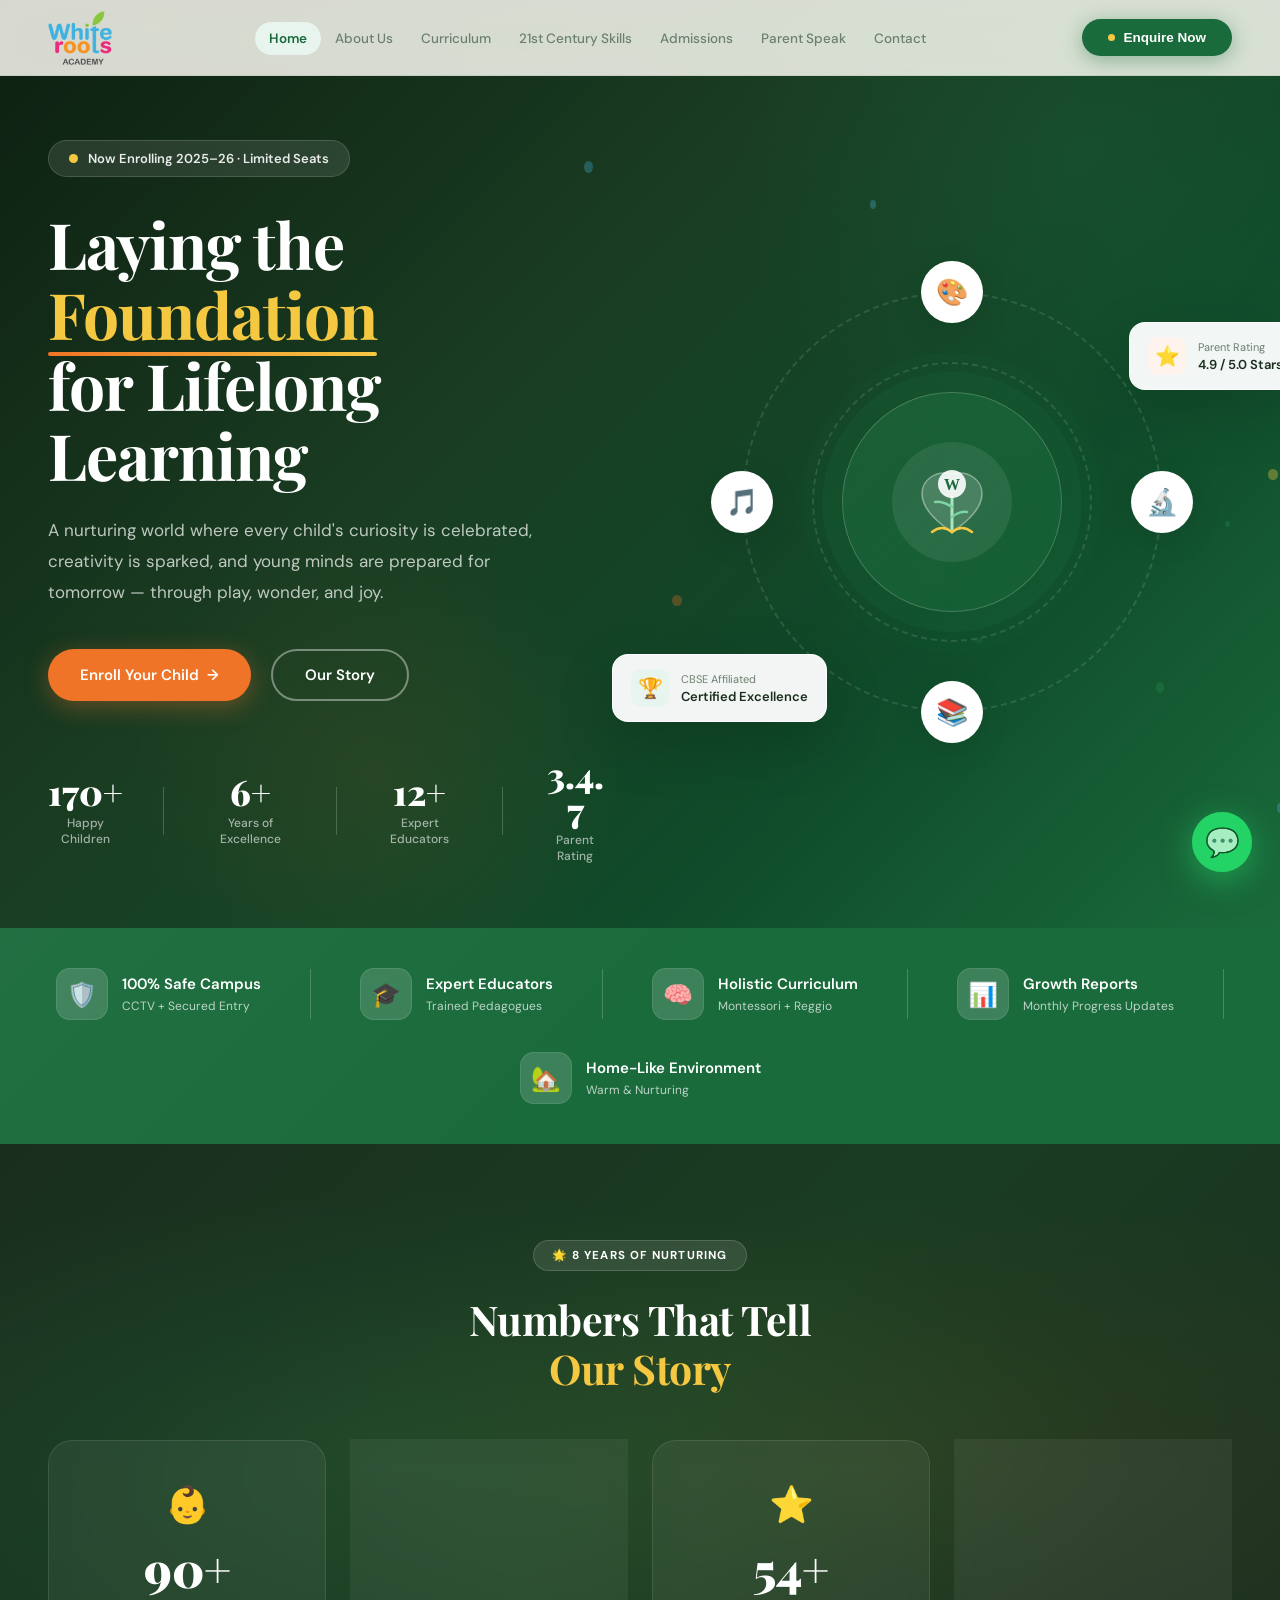
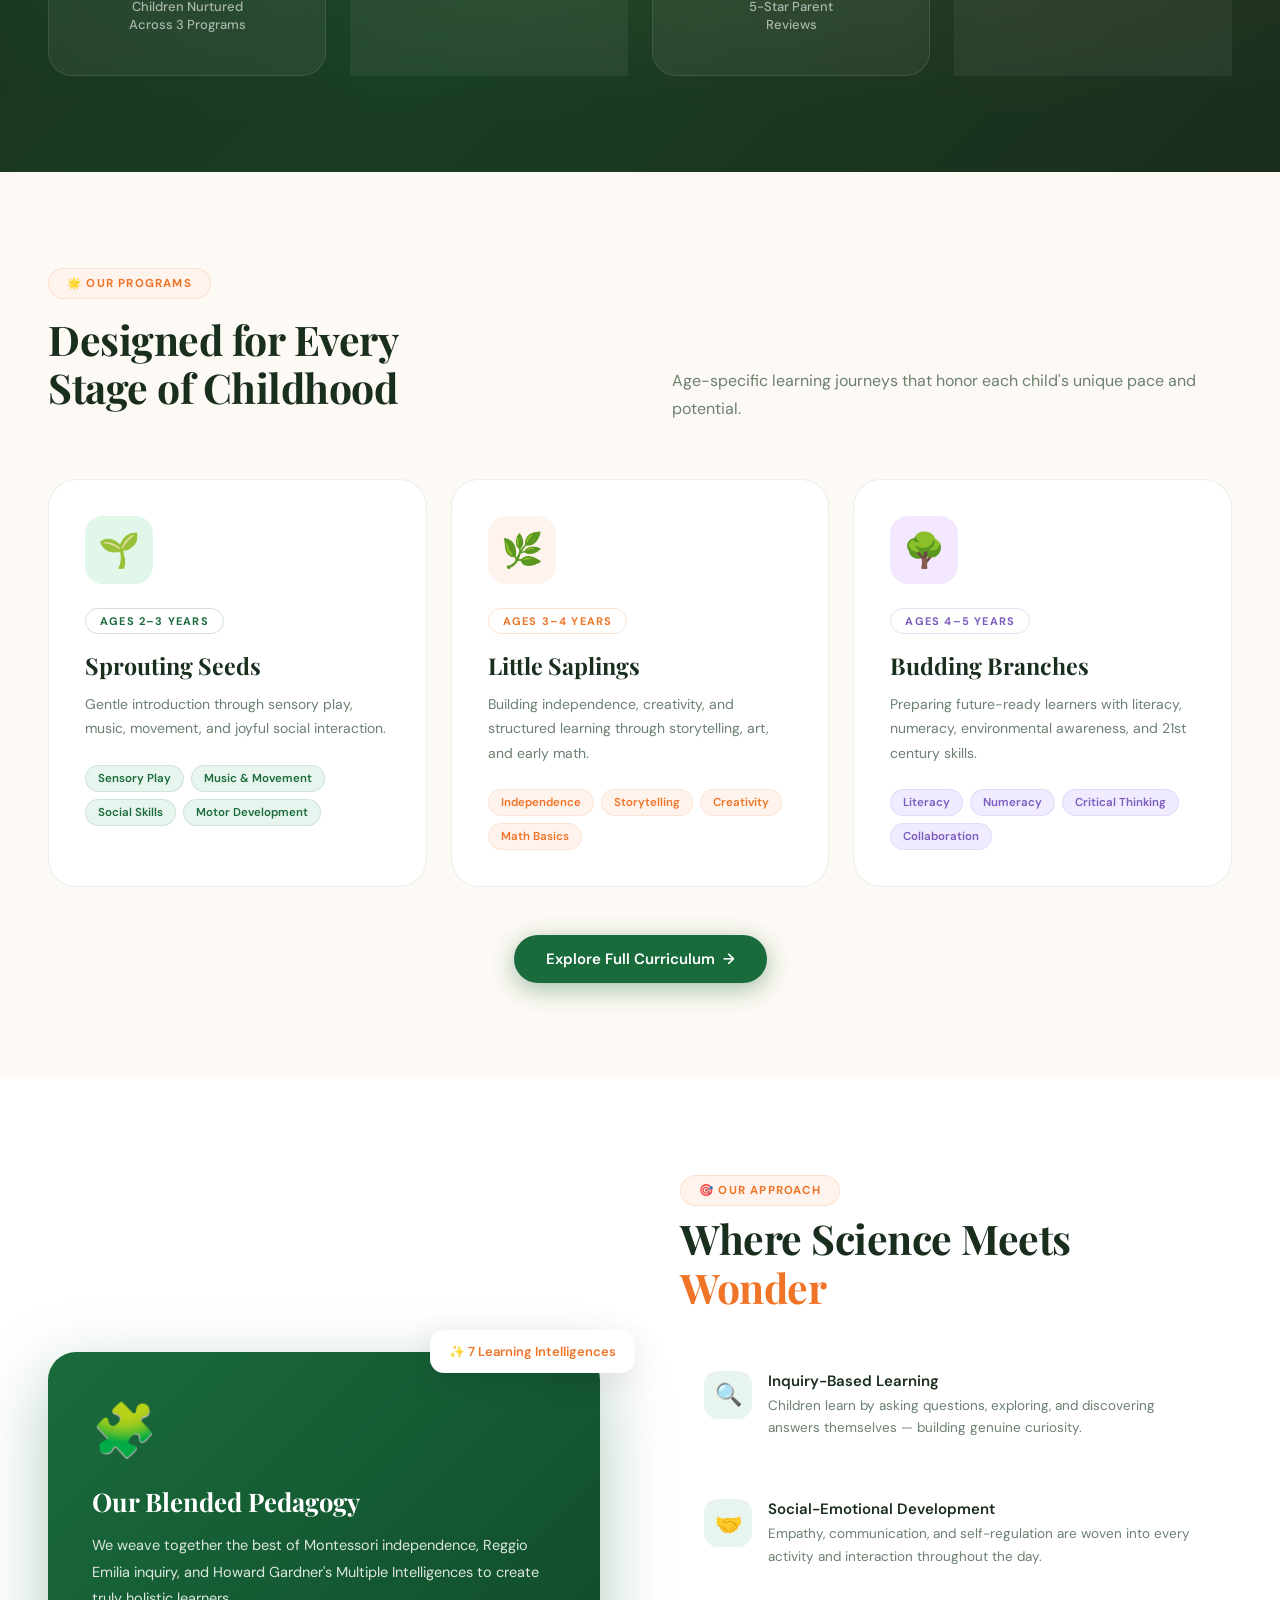
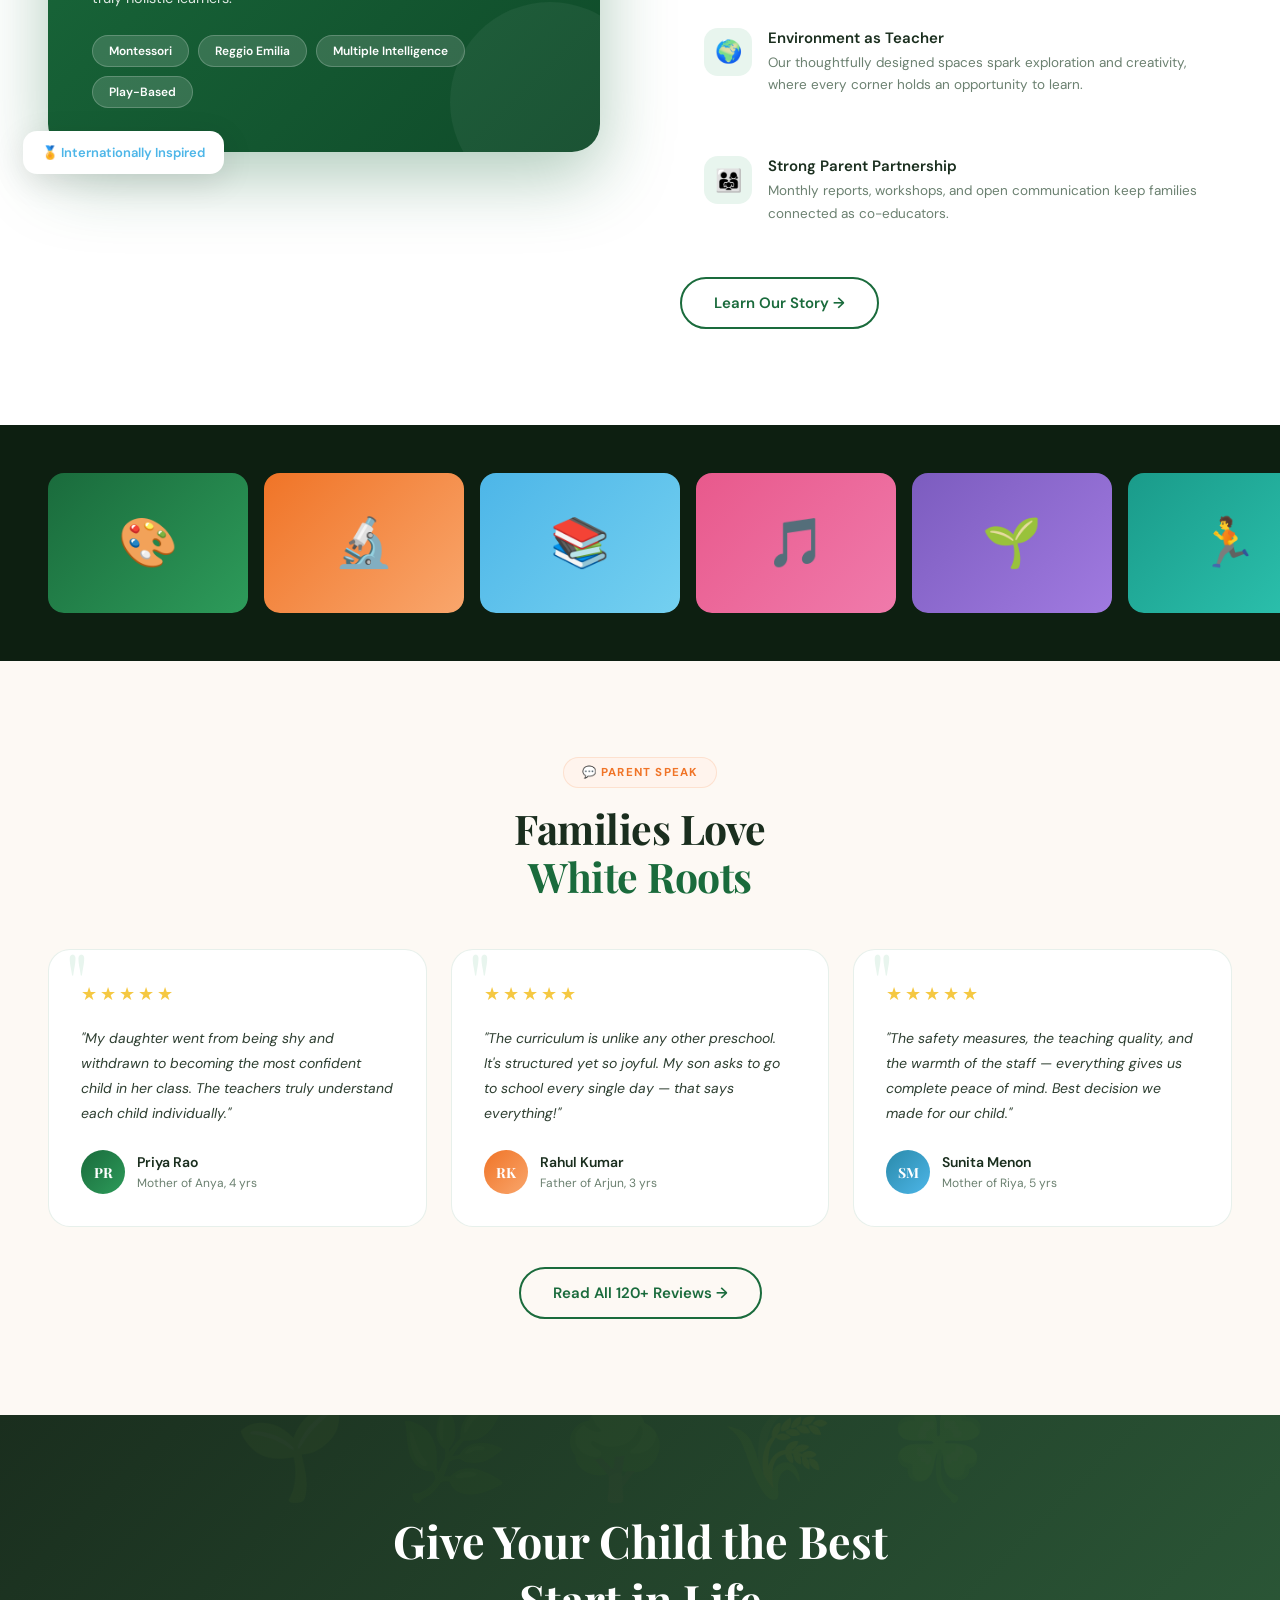
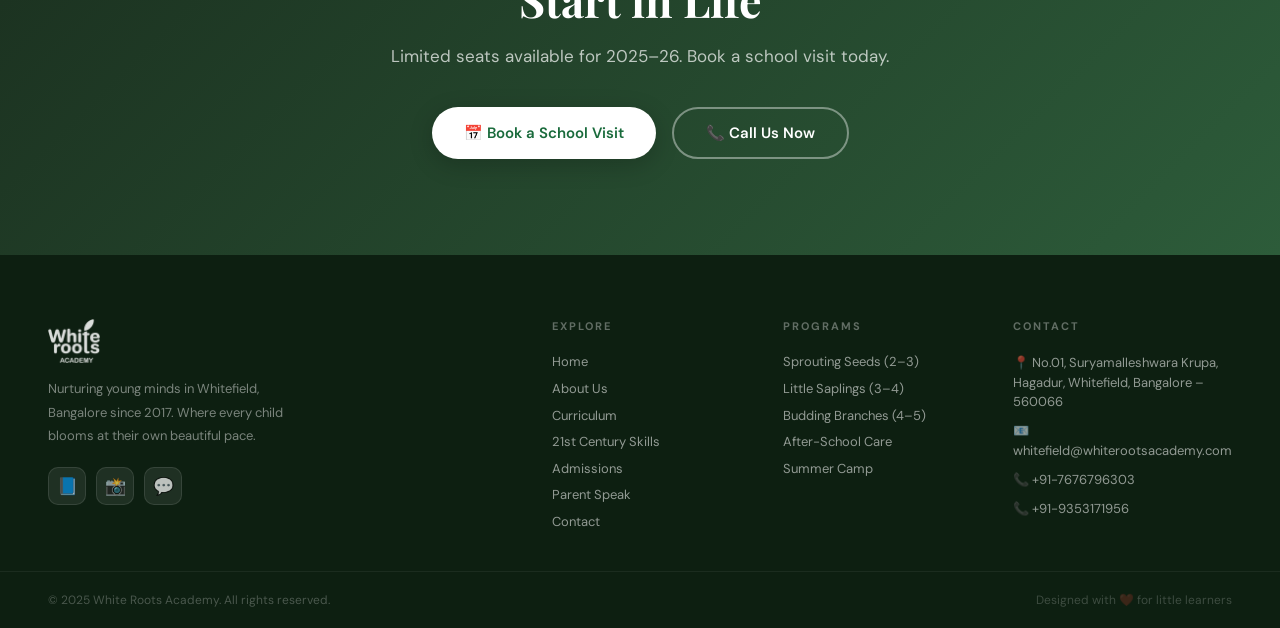
==== commit 1be894cd: "Optimize mobile responsiveness, card paddings, stacked grids, conditionalize 3D card tilt, and imple" ====
--- a/index.html
+++ b/index.html
@@ -286,13 +286,13 @@
 .gi-6{background:linear-gradient(135deg,#1a9b8a,#2dc4b0)}
 
 @media (max-width:1024px) {
-  .hero { grid-template-columns:1fr; text-align:center; }
+  .hero { grid-template-columns:1fr; text-align:center; padding-top: calc(var(--nav-h) + 2rem); }
   .hero p { max-width:100%; }
   .hero-btns { justify-content:center; }
   .hero-stats { justify-content:center; }
   .hero-right { display:none; }
   .programs-grid { grid-template-columns:1fr 1fr; }
-  .approach-grid { grid-template-columns:1fr; }
+  .approach-grid { grid-template-columns:1fr; gap: 3rem; }
   .test-grid { grid-template-columns:1fr 1fr; }
   .stats-grid { grid-template-columns:1fr 1fr; }
 }
@@ -300,6 +300,17 @@
   .programs-grid { grid-template-columns:1fr; }
   .test-grid { grid-template-columns:1fr; }
   .stats-grid { grid-template-columns:1fr 1fr; }
+  .program-card { padding: 1.5rem; }
+  .approach-main-card { padding: 1.75rem 1.5rem; }
+  .test-card { padding: 1.5rem; }
+  .stat-3d-card { padding: 1.75rem 1.25rem; }
+}
+@media (max-width:576px) {
+  .hero-btns { flex-direction: column; align-items: stretch; gap: 0.875rem; }
+  .hero-btns .btn { width: 100%; justify-content: center; }
+  .stats-grid { grid-template-columns: 1fr; }
+  .hero-stats { flex-direction: column; gap: 1.5rem; }
+  .stat-divider { display: none; }
 }
 </style>
 </head>
--- a/styles.css
+++ b/styles.css
@@ -139,20 +139,46 @@
 .nav-hamburger.open span:nth-child(3) { transform: rotate(-45deg) translate(5px, -5px); }
 
 .nav-mobile {
-  display: none; position: fixed; top: var(--nav-h); left: 0; right: 0;
-  background: rgba(253,249,244,0.98); backdrop-filter: blur(24px);
+  position: fixed; top: var(--nav-h); left: 0; right: 0;
+  background: rgba(253,249,244,0.98); backdrop-filter: blur(32px);
+  -webkit-backdrop-filter: blur(32px);
   padding: 1.5rem 2rem; border-bottom: 1px solid var(--border);
-  flex-direction: column; gap: .5rem; z-index: 999;
-  animation: slideDown .3s ease;
-}
-.nav-mobile.open { display: flex; }
+  display: flex; flex-direction: column; gap: .5rem; z-index: 999;
+  opacity: 0; pointer-events: none; transform: translateY(-15px);
+  transition: opacity 0.4s cubic-bezier(0.16, 1, 0.3, 1), transform 0.4s cubic-bezier(0.16, 1, 0.3, 1);
+  max-height: calc(100vh - var(--nav-h)); overflow-y: auto;
+}
+.nav-mobile.open {
+  opacity: 1; pointer-events: auto; transform: translateY(0);
+}
 .nav-mobile a {
   font-size: 15px; font-weight: 500; color: var(--text);
   padding: 12px 16px; border-radius: var(--radius-sm);
-  transition: var(--transition);
+  opacity: 0; transform: translateY(10px);
+  transition: opacity 0.35s cubic-bezier(0.16, 1, 0.3, 1), transform 0.35s cubic-bezier(0.16, 1, 0.3, 1), background 0.25s ease;
 }
 .nav-mobile a:hover, .nav-mobile a.active { background: var(--green-pale); color: var(--green); }
-.nav-mobile .nav-cta { width: 100%; justify-content: center; margin-top: .5rem; }
+.nav-mobile.open a {
+  opacity: 1; transform: translateY(0);
+}
+/* Staggered mobile links fade in */
+.nav-mobile.open a:nth-child(1) { transition-delay: 0.04s; }
+.nav-mobile.open a:nth-child(2) { transition-delay: 0.08s; }
+.nav-mobile.open a:nth-child(3) { transition-delay: 0.12s; }
+.nav-mobile.open a:nth-child(4) { transition-delay: 0.16s; }
+.nav-mobile.open a:nth-child(5) { transition-delay: 0.20s; }
+.nav-mobile.open a:nth-child(6) { transition-delay: 0.24s; }
+.nav-mobile.open a:nth-child(7) { transition-delay: 0.28s; }
+.nav-mobile.open .nav-cta { transition-delay: 0.32s; }
+
+.nav-mobile .nav-cta {
+  width: 100%; justify-content: center; margin-top: .5rem;
+  opacity: 0; transform: translateY(10px);
+  transition: opacity 0.35s cubic-bezier(0.16, 1, 0.3, 1), transform 0.35s cubic-bezier(0.16, 1, 0.3, 1), background 0.25s ease, transform 0.25s ease;
+}
+.nav-mobile.open .nav-cta {
+  opacity: 1; transform: translateY(0);
+}
 
 /* ===== PAGE WRAPPER ===== */
 .page-wrap { padding-top: var(--nav-h); }
@@ -428,7 +454,7 @@
   .nav-links { display: none; }
   .nav-hamburger { display: flex; }
   section { padding: 4rem 2rem; }
-  .page-hero { grid-template-columns: 1fr; padding: calc(var(--nav-h) + 2rem) 2rem 3rem; text-align: center; min-height: auto; }
+  .page-hero { grid-template-columns: 1fr; padding: calc(var(--nav-h) + 2rem) 2rem 3rem; text-align: center; min-height: auto; row-gap: 2.5rem; }
   .page-hero .hero-sub { max-width: 100%; }
   .hero-pills { justify-content: center; }
   footer { grid-template-columns: 1fr 1fr; gap: 2rem; padding: 3rem 2rem 2rem; }
@@ -438,9 +464,13 @@
 }
 @media (max-width: 768px) {
   :root { --nav-h: 68px; }
-  section { padding: 3.5rem 1.5rem; }
-  .page-hero { padding: calc(var(--nav-h) + 1.5rem) 1.5rem 2.5rem; }
-  .cta-section { padding: 4rem 1.5rem; }
-  footer { grid-template-columns: 1fr; padding: 2.5rem 1.5rem; }
-  .why-strip { padding: 2rem 1.5rem; }
-}
+  .nav { padding: 0 1rem; }
+  .nav-logo-real-img { height: 38px; }
+  .nav > .nav-cta { display: none !important; }
+  section { padding: 3.5rem 1.25rem; }
+  .page-hero { padding: calc(var(--nav-h) + 1.5rem) 1.25rem 2.5rem; }
+  .card { padding: 1.5rem; }
+  .cta-section { padding: 4rem 1.25rem; }
+  footer { grid-template-columns: 1fr; padding: 2.5rem 1.25rem; }
+  .why-strip { padding: 2rem 1.25rem; }
+}
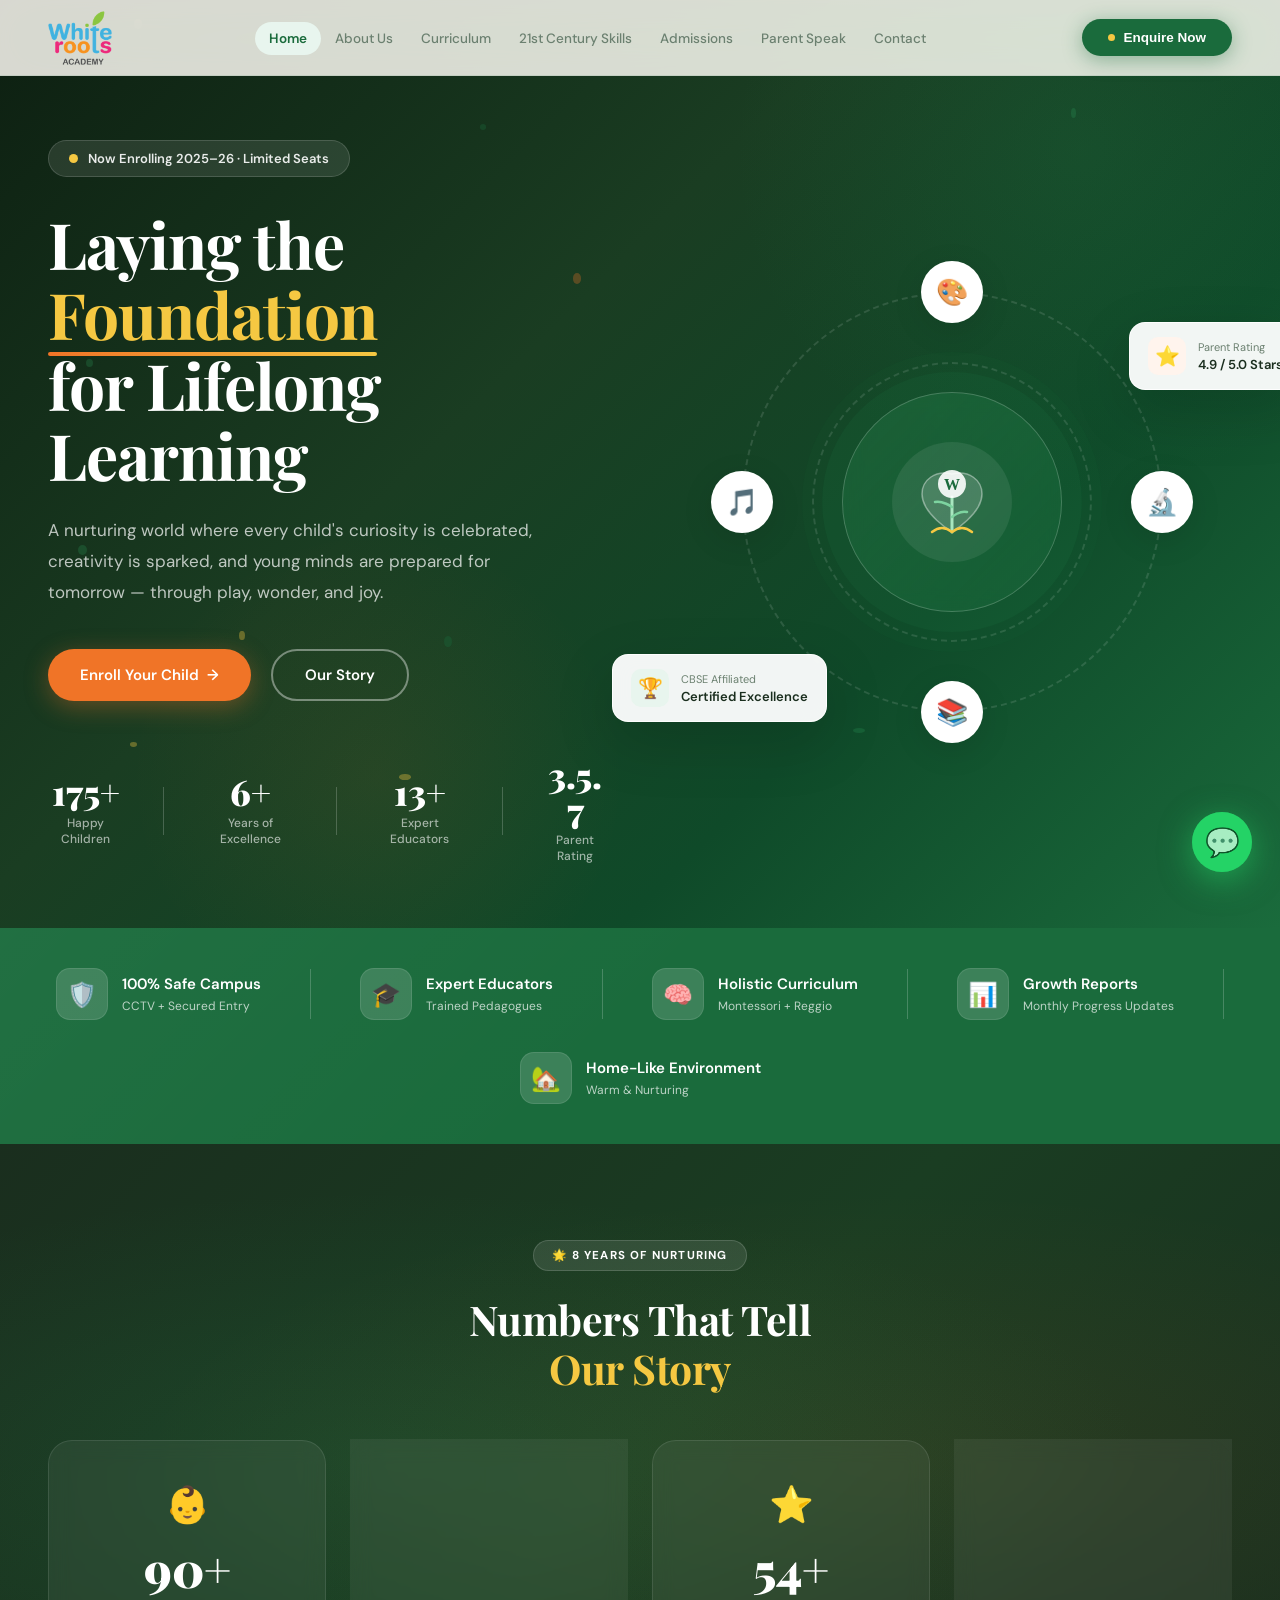
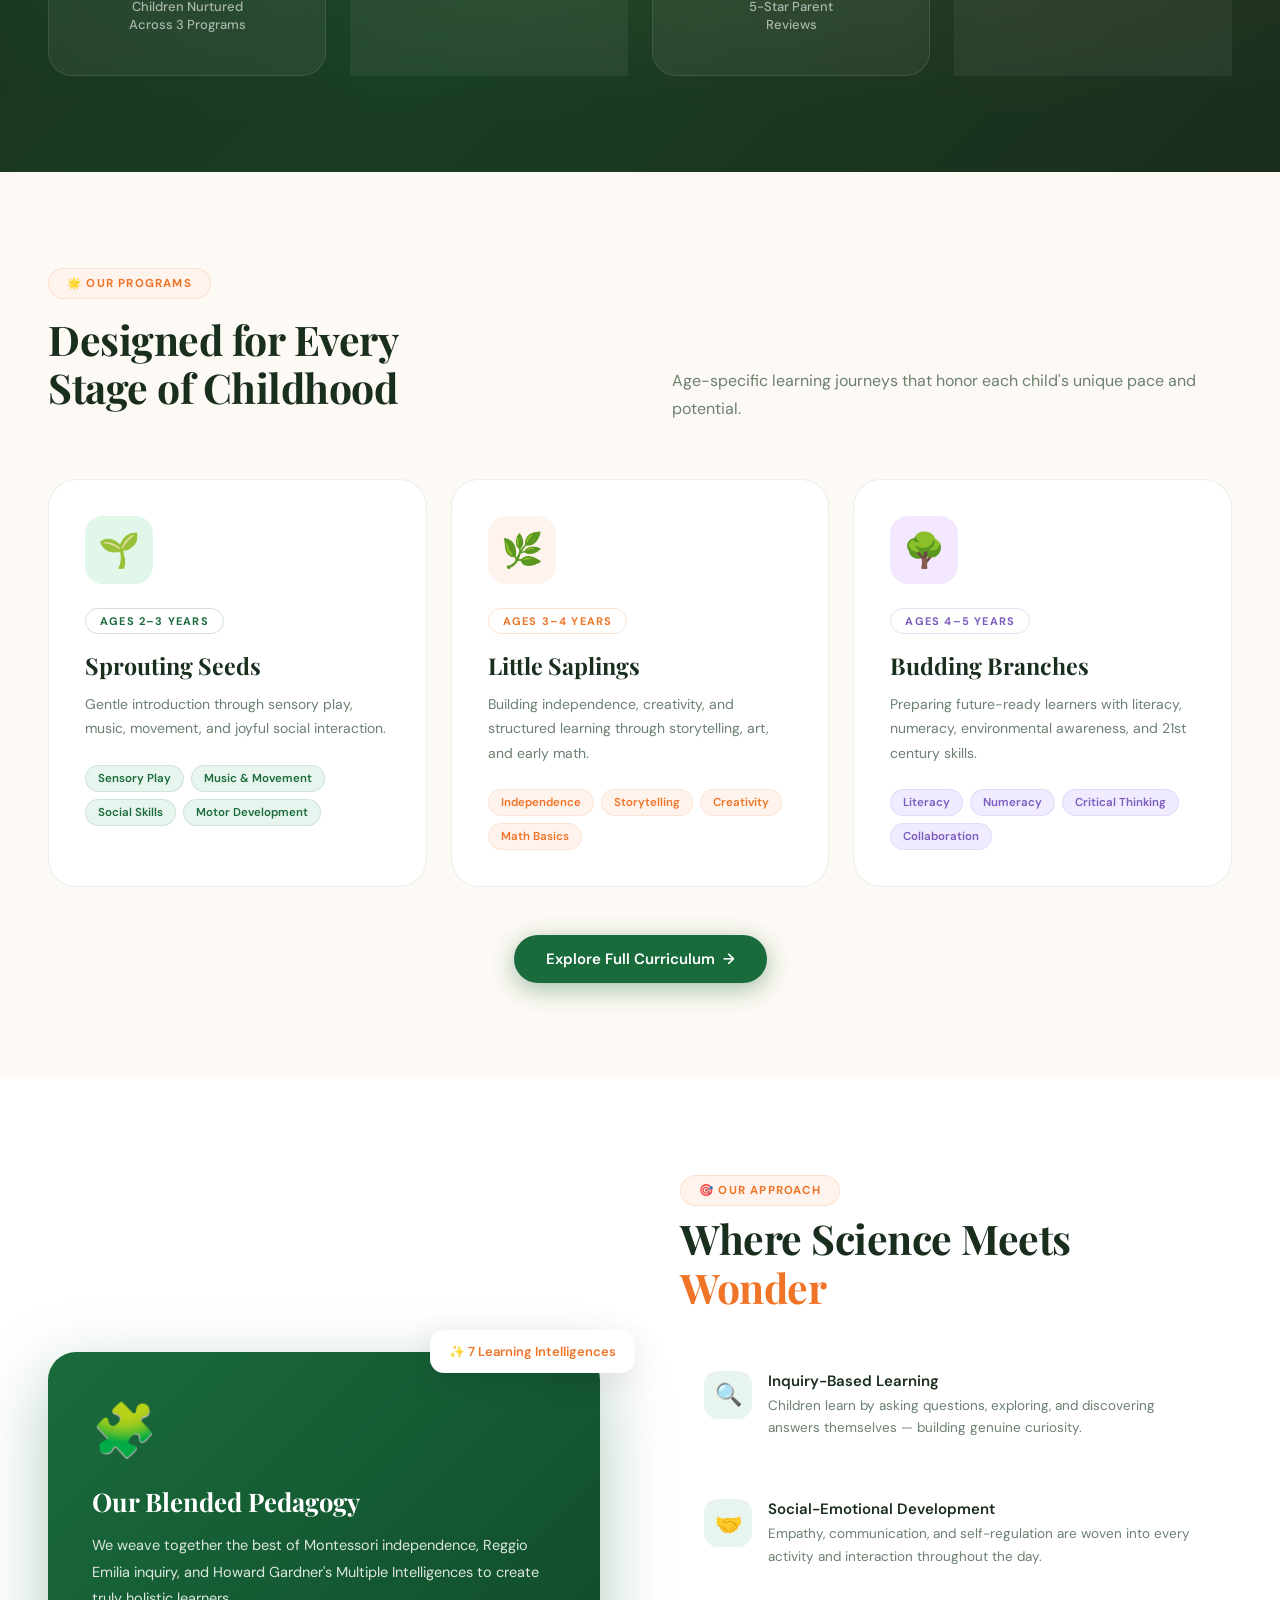
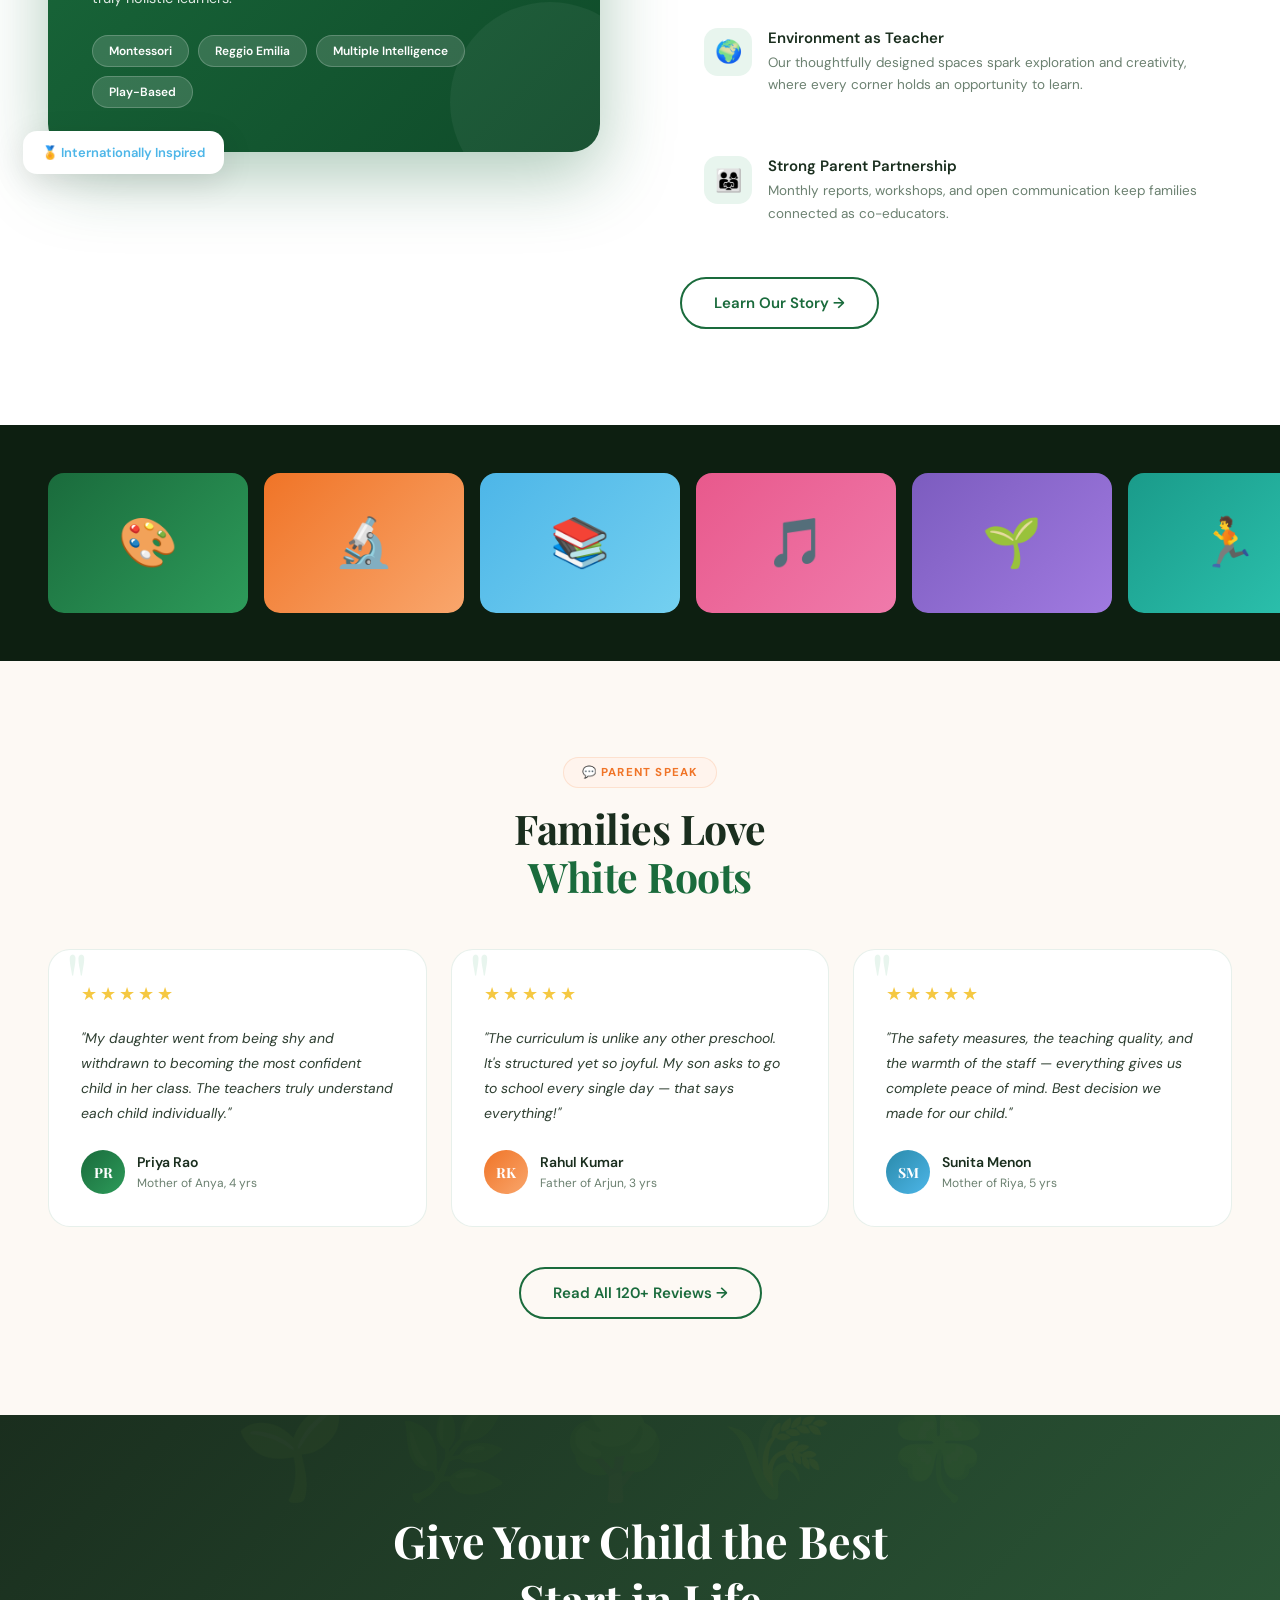
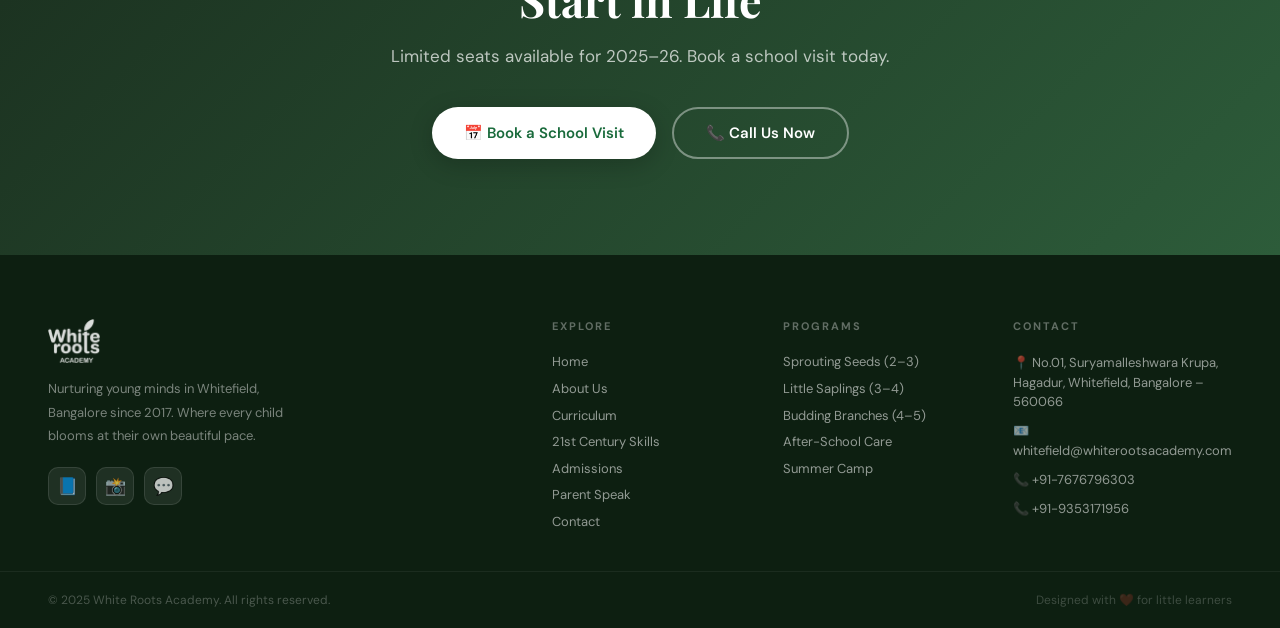
==== commit 6a3342a9: "Add real Facebook and Instagram links, remove YouTube across all pages" ====
--- a/index.html
+++ b/index.html
@@ -668,9 +668,9 @@
     </div>
     <p>Nurturing young minds in Whitefield, Bangalore since 2017. Where every child blooms at their own beautiful pace.</p>
     <div class="footer-social">
-      <a href="#" title="Facebook">📘</a>
-      <a href="#" title="Instagram">📸</a>
-      <a href="#" title="WhatsApp">💬</a>
+      <a href="https://www.facebook.com/WhiteRootsAcademy/" target="_blank" title="Facebook">📘</a>
+      <a href="https://www.instagram.com/whiterootsacademy/" target="_blank" title="Instagram">📸</a>
+      <a href="https://wa.me/917676796303" target="_blank" title="WhatsApp">💬</a>
     </div>
   </div>
   <div class="footer-col">
